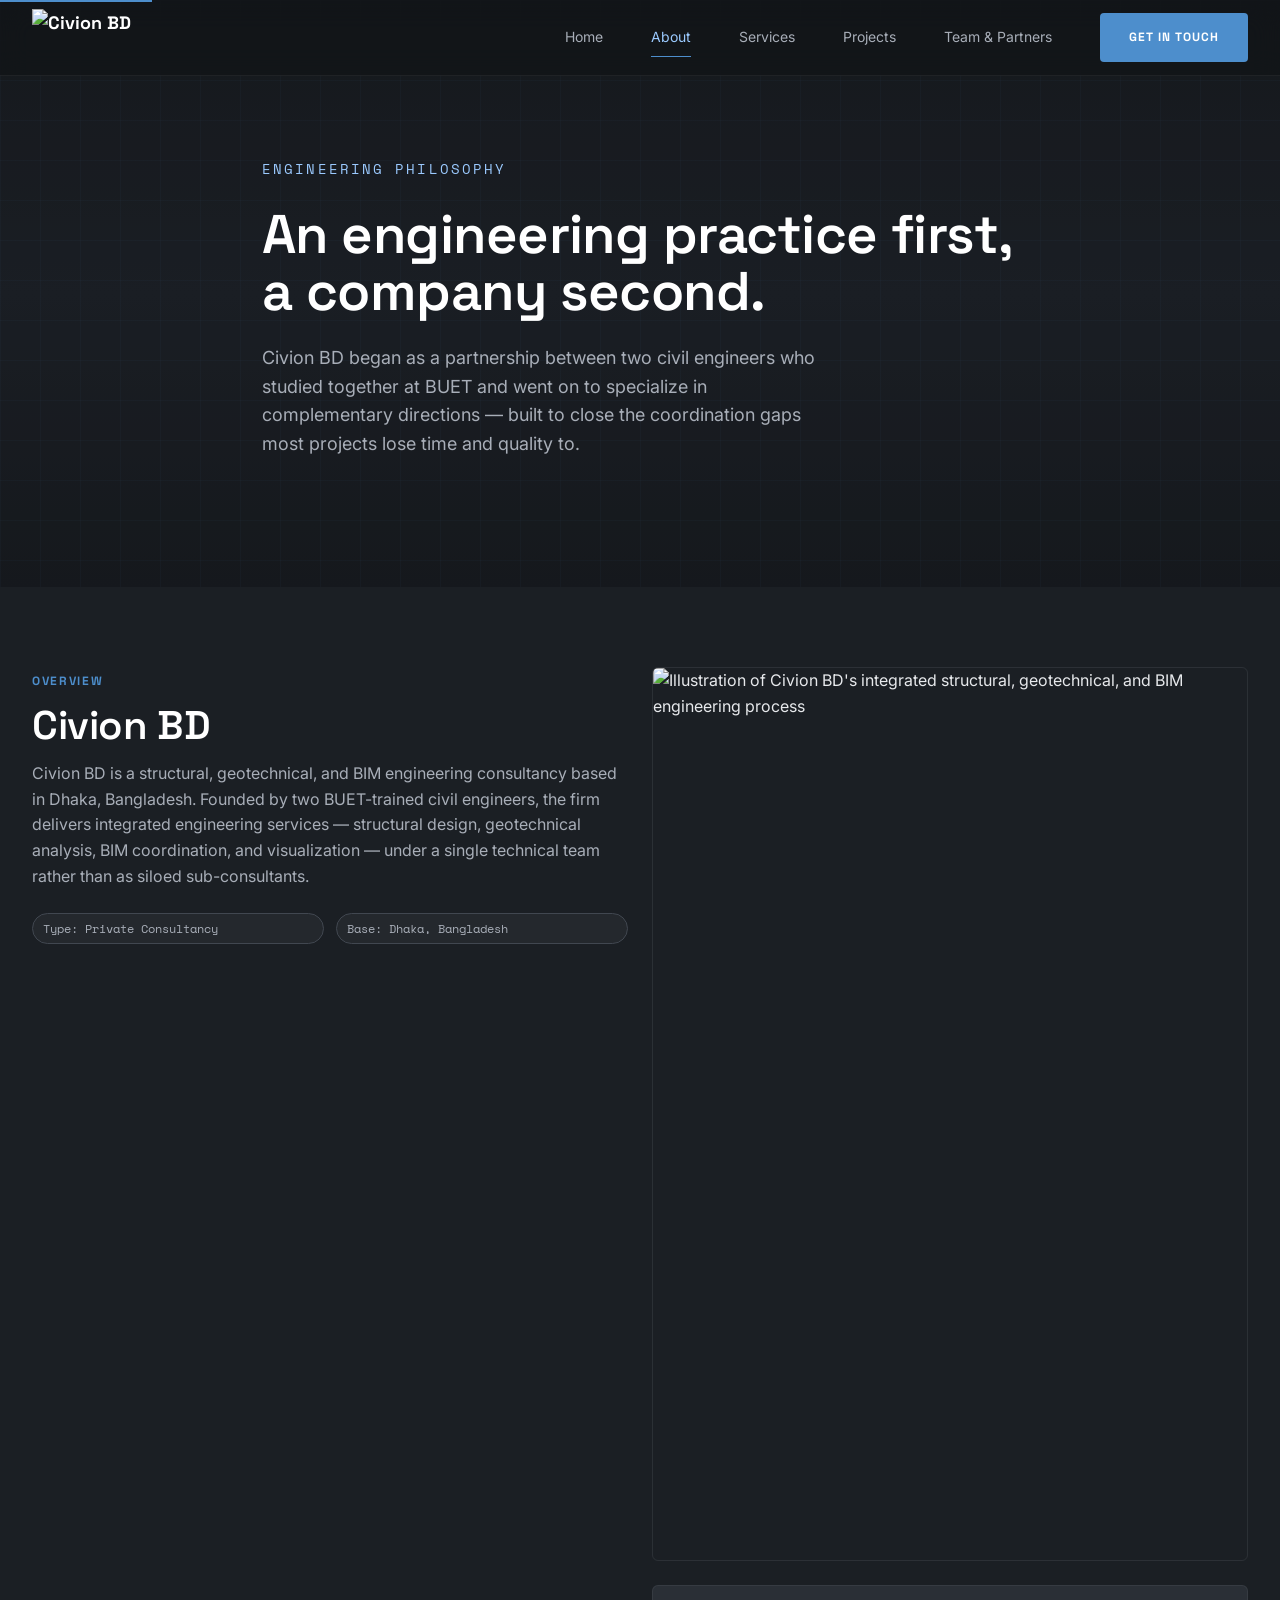
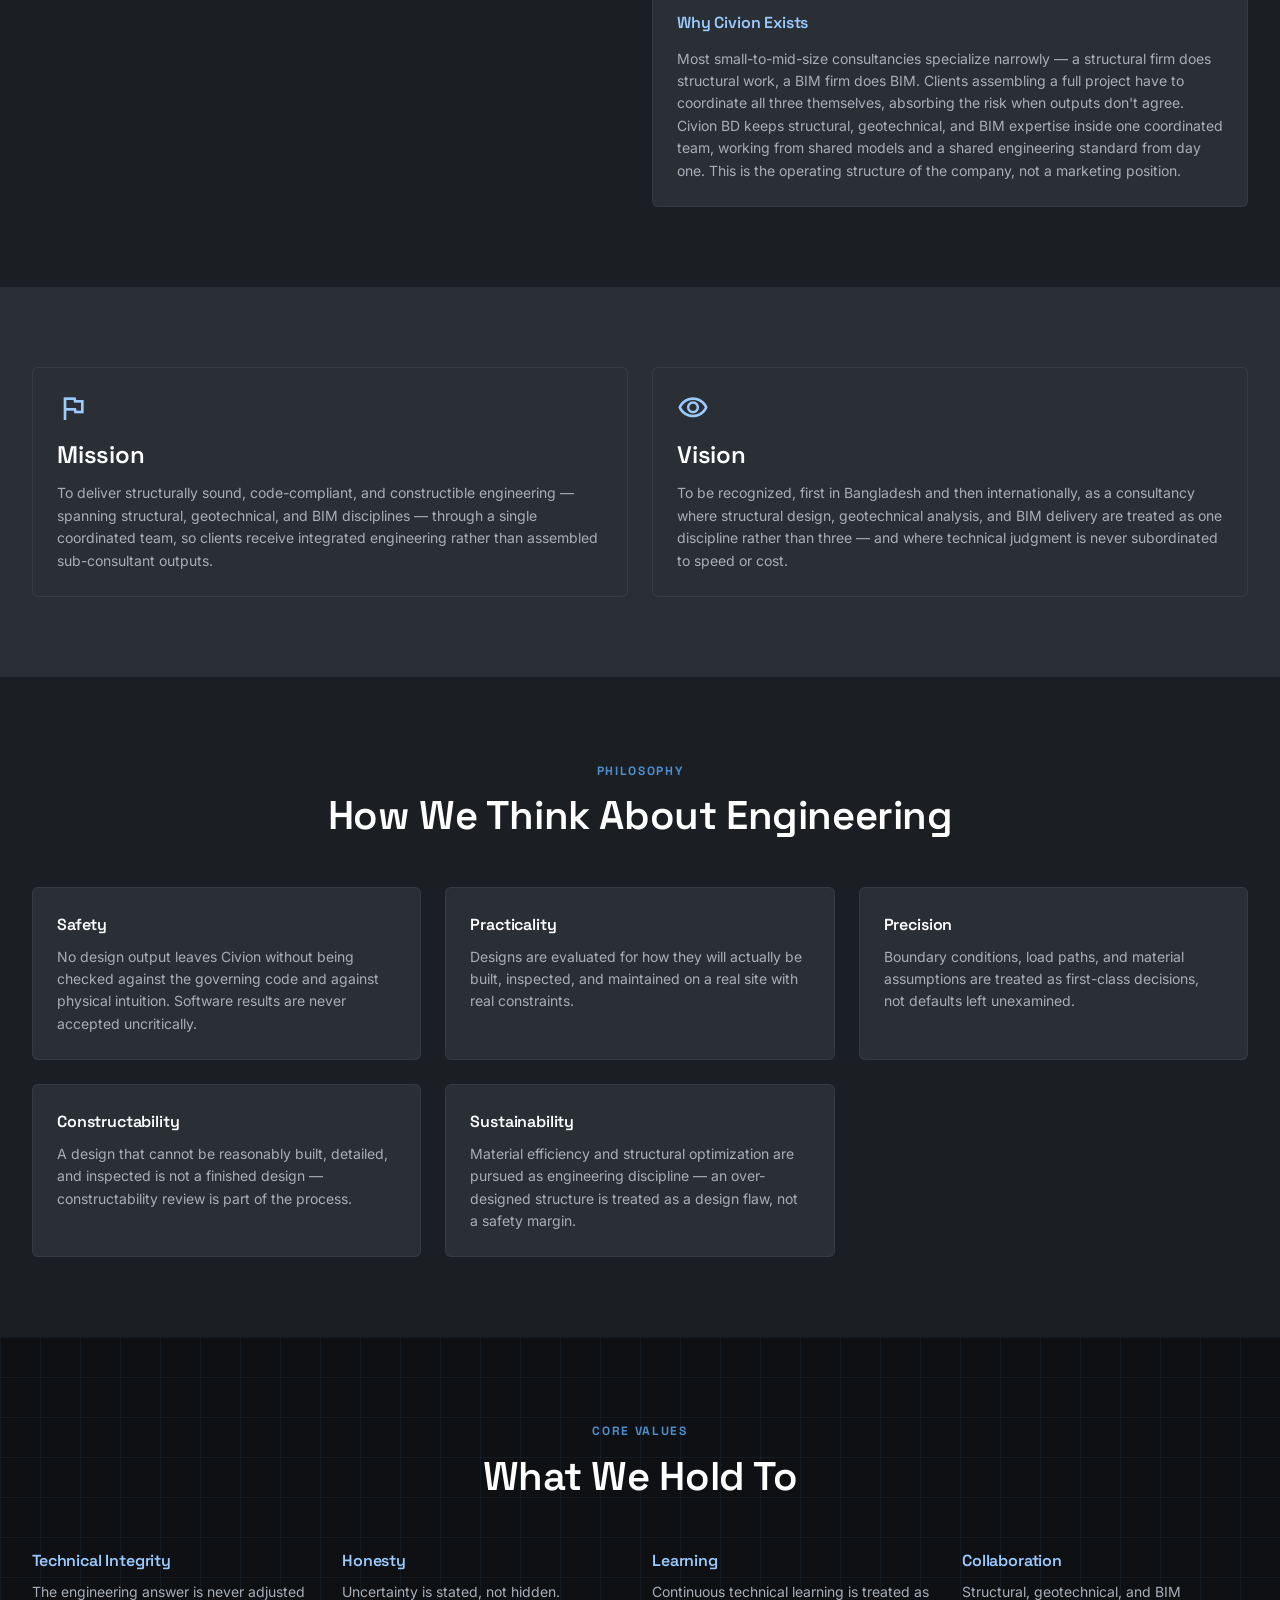
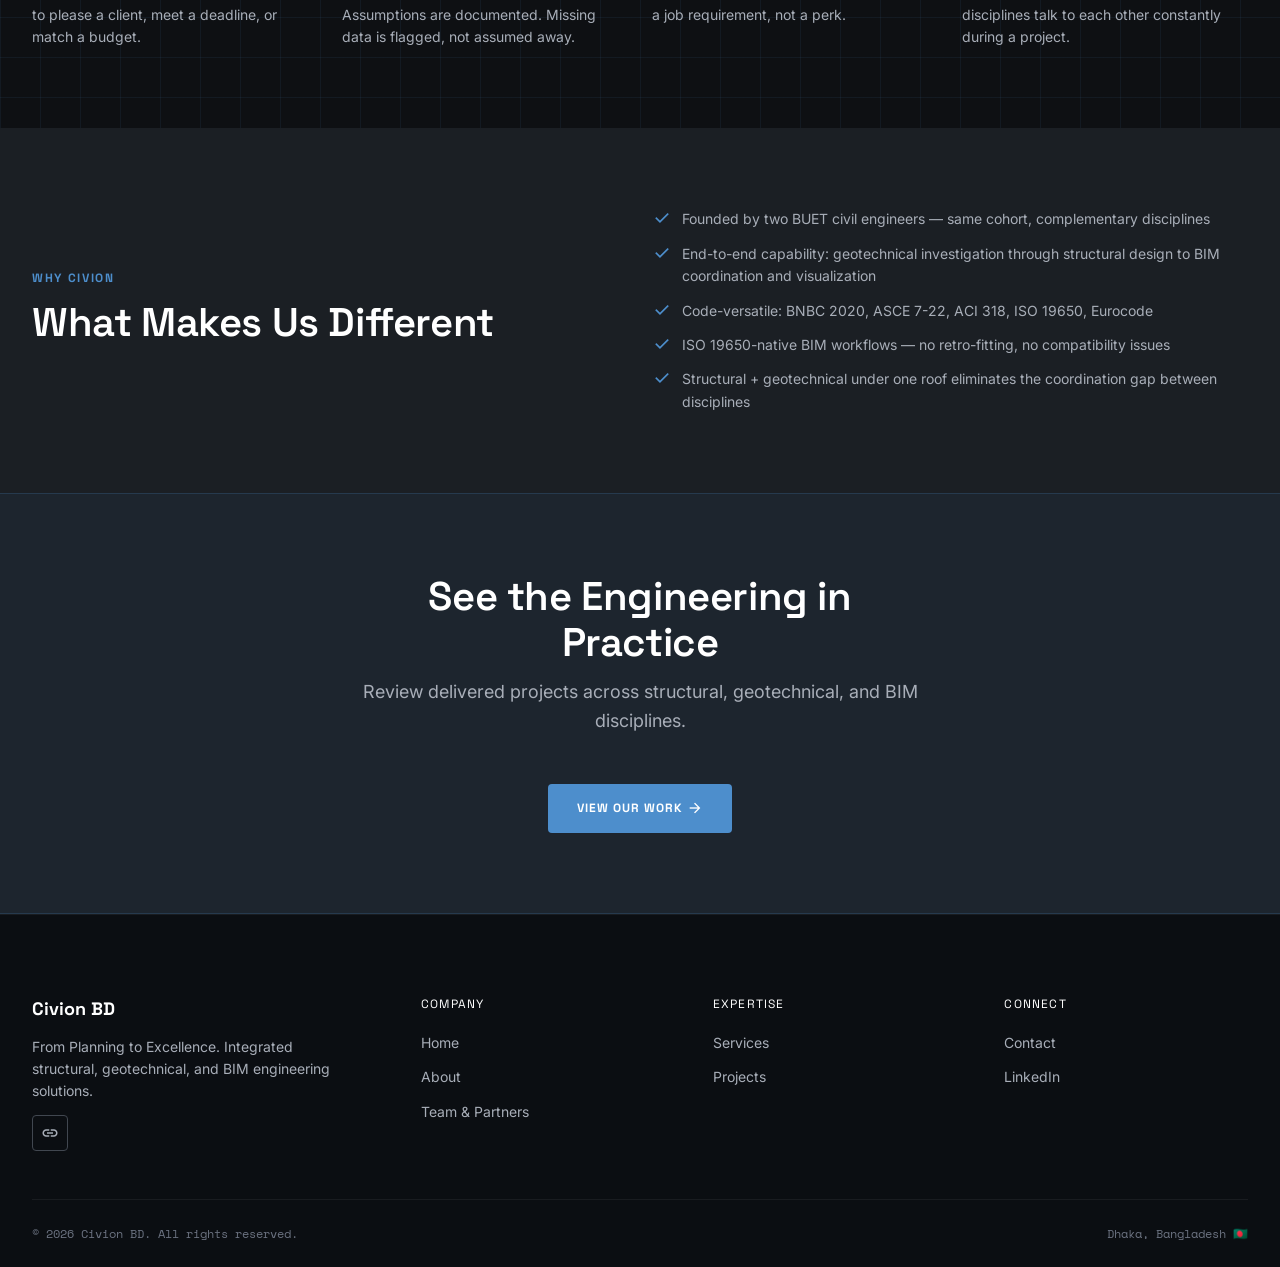
==== about/index.html @ 87517684 "Add files via upload" ====
<!DOCTYPE html>
<html lang="en">
<head>
<meta charset="UTF-8" />
<meta name="viewport" content="width=device-width, initial-scale=1.0" />
<title>About — Civion BD</title>
<meta name="description" content="Civion BD began as a partnership between two BUET civil engineers built to close the coordination gap between structural, geotechnical, and BIM disciplines." />
<link rel="icon" href="../favicon.ico" sizes="any" />
<link rel="icon" type="image/png" href="../media/logos/favicon-32.png" sizes="32x32" />
<link rel="icon" type="image/png" href="../media/logos/favicon-16.png" sizes="16x16" />
<link rel="apple-touch-icon" href="../media/logos/apple-touch-icon.png" />
<meta property="og:title" content="About — Civion BD" />
<meta property="og:description" content="An engineering practice first, a company second." />
<meta property="og:type" content="website" />
<meta property="og:image" content="../media/logos/civion-bd-logo-social.png" />
<!-- Google Analytics (GA4) — Measurement ID G-GGPD788ZMY -->
<script async src="https://www.googletagmanager.com/gtag/js?id=G-GGPD788ZMY"></script>
<script>
  window.dataLayer = window.dataLayer || [];
  function gtag(){dataLayer.push(arguments);}
  gtag('js', new Date());
  gtag('config', 'G-GGPD788ZMY', { anonymize_ip: true });
</script>
<link rel="preconnect" href="https://fonts.googleapis.com" />
<link rel="preconnect" href="https://fonts.gstatic.com" crossorigin />
<link href="https://fonts.googleapis.com/css2?family=Inter:wght@400;500;600;700&family=Space+Grotesk:wght@500;600;700&family=Space+Mono:wght@400;700&display=swap" rel="stylesheet" />
<link href="https://fonts.googleapis.com/css2?family=Material+Symbols+Outlined:opsz,wght,FILL,GRAD@20..48,100..700,0..1,-50..200&display=swap" rel="stylesheet" />
<link rel="stylesheet" href="../assets/css/main.css" />
<link rel="stylesheet" href="../assets/css/animations.css" />
<style>.material-symbols-outlined{font-variation-settings:'FILL' 0,'wght' 400,'GRAD' 0,'opsz' 24;font-size:24px;line-height:1;}</style>
</head>
<body data-page="about" data-depth="1">
<a href="#main" class="skip-link">Skip to content</a>
<nav class="nav" id="topNav">
  <div class="nav__inner">
    <a href="../index.html" class="nav__logo">
      <img src="../media/logos/civion-bd-logo-light.png" alt="Civion BD" class="nav__logo-img" />
    </a>

    <button class="nav__toggle" aria-label="Toggle navigation menu" aria-expanded="false">
      <span></span><span></span><span></span>
    </button>

    <div class="nav__links">
      <a href="../index.html" class="nav__link" data-page="home">Home</a>
      <a href="../about/index.html" class="nav__link" data-page="about">About</a>
      <a href="../services/index.html" class="nav__link" data-page="services">Services</a>
      <a href="../projects/index.html" class="nav__link" data-page="projects">Projects</a>
      <a href="../team-and-partnerships/index.html" class="nav__link" data-page="team">Team &amp; Partners</a>
      <a href="../contact/index.html" class="btn btn--primary">Get In Touch</a>
    </div>
  </div>
</nav>

<main id="main">

  <!-- ================= PAGE HERO ================= -->
  <section class="section bg-gradient-steel" style="padding-top:calc(var(--nav-height) + var(--space-xl));position:relative;overflow:hidden;">
    <div class="bg-blueprint" style="position:absolute;inset:0;opacity:0.4;" aria-hidden="true"></div>
    <div class="container" style="position:relative;max-width:820px;">
      <span class="hero__eyebrow">Engineering Philosophy</span>
      <h1 class="hero__title" style="font-size:clamp(2.2rem,4.5vw,3.4rem);margin-top:var(--space-md);">An engineering practice first, a company second.</h1>
      <p class="hero__subtitle">Civion BD began as a partnership between two civil engineers who studied together at BUET and went on to specialize in complementary directions — built to close the coordination gaps most projects lose time and quality to.</p>
    </div>
  </section>

  <!-- ================= OVERVIEW ================= -->
  <section class="section bg-charcoal">
    <div class="container">
      <div class="grid grid-2" style="align-items:start;">
        <div data-reveal>
          <span class="eyebrow">Overview</span>
          <h2 class="section-title">Civion BD</h2>
          <p style="color:var(--color-soft-gray);margin-bottom:var(--space-md);">Civion BD is a structural, geotechnical, and BIM engineering consultancy based in Dhaka, Bangladesh. Founded by two BUET-trained civil engineers, the firm delivers integrated engineering services — structural design, geotechnical analysis, BIM coordination, and visualization — under a single technical team rather than as siloed sub-consultants.</p>
          <div class="grid grid-2" style="gap:var(--space-sm);">
            <div class="chip">Type: Private Consultancy</div>
            <div class="chip">Base: Dhaka, Bangladesh</div>
          </div>
        </div>
        <div data-reveal data-reveal-delay="1">
          <div class="media-figure" style="aspect-ratio:2/3;margin-bottom:var(--space-md);">
            <img src="../media/about/about-process-v01.webp" alt="Illustration of Civion BD's integrated structural, geotechnical, and BIM engineering process" class="img-cover" loading="lazy" />
          </div>
          <div class="card" data-reveal data-reveal-delay="2">
            <h3 style="font-size:var(--fs-md);color:var(--color-accent-bright);margin-bottom:var(--space-sm);">Why Civion Exists</h3>
            <p style="font-size:var(--fs-sm);">Most small-to-mid-size consultancies specialize narrowly — a structural firm does structural work, a BIM firm does BIM. Clients assembling a full project have to coordinate all three themselves, absorbing the risk when outputs don't agree. Civion BD keeps structural, geotechnical, and BIM expertise inside one coordinated team, working from shared models and a shared engineering standard from day one. This is the operating structure of the company, not a marketing position.</p>
          </div>
        </div>
      </div>
    </div>
  </section>

  <!-- ================= MISSION / VISION ================= -->
  <section class="section bg-gunmetal">
    <div class="container">
      <div class="grid grid-2">
        <div class="card" data-reveal>
          <span class="material-symbols-outlined" style="color:var(--color-accent-bright);font-size:32px;margin-bottom:var(--space-sm);">flag</span>
          <h3 style="font-size:var(--fs-xl);margin-bottom:8px;">Mission</h3>
          <p style="font-size:var(--fs-sm);">To deliver structurally sound, code-compliant, and constructible engineering — spanning structural, geotechnical, and BIM disciplines — through a single coordinated team, so clients receive integrated engineering rather than assembled sub-consultant outputs.</p>
        </div>
        <div class="card" data-reveal data-reveal-delay="1">
          <span class="material-symbols-outlined" style="color:var(--color-accent-bright);font-size:32px;margin-bottom:var(--space-sm);">visibility</span>
          <h3 style="font-size:var(--fs-xl);margin-bottom:8px;">Vision</h3>
          <p style="font-size:var(--fs-sm);">To be recognized, first in Bangladesh and then internationally, as a consultancy where structural design, geotechnical analysis, and BIM delivery are treated as one discipline rather than three — and where technical judgment is never subordinated to speed or cost.</p>
        </div>
      </div>
    </div>
  </section>

  <!-- ================= ENGINEERING PHILOSOPHY ================= -->
  <section class="section bg-charcoal">
    <div class="container">
      <div class="section-head center" data-reveal>
        <span class="eyebrow">Philosophy</span>
        <h2 class="section-title">How We Think About Engineering</h2>
      </div>
      <div class="grid grid-3">
        <div class="card card--flat" data-reveal data-reveal-delay="1">
          <h3 style="font-size:var(--fs-md);color:var(--color-white);margin-bottom:8px;">Safety</h3>
          <p style="font-size:var(--fs-sm);">No design output leaves Civion without being checked against the governing code and against physical intuition. Software results are never accepted uncritically.</p>
        </div>
        <div class="card card--flat" data-reveal data-reveal-delay="2">
          <h3 style="font-size:var(--fs-md);color:var(--color-white);margin-bottom:8px;">Practicality</h3>
          <p style="font-size:var(--fs-sm);">Designs are evaluated for how they will actually be built, inspected, and maintained on a real site with real constraints.</p>
        </div>
        <div class="card card--flat" data-reveal data-reveal-delay="3">
          <h3 style="font-size:var(--fs-md);color:var(--color-white);margin-bottom:8px;">Precision</h3>
          <p style="font-size:var(--fs-sm);">Boundary conditions, load paths, and material assumptions are treated as first-class decisions, not defaults left unexamined.</p>
        </div>
        <div class="card card--flat" data-reveal data-reveal-delay="1">
          <h3 style="font-size:var(--fs-md);color:var(--color-white);margin-bottom:8px;">Constructability</h3>
          <p style="font-size:var(--fs-sm);">A design that cannot be reasonably built, detailed, and inspected is not a finished design — constructability review is part of the process.</p>
        </div>
        <div class="card card--flat" data-reveal data-reveal-delay="2">
          <h3 style="font-size:var(--fs-md);color:var(--color-white);margin-bottom:8px;">Sustainability</h3>
          <p style="font-size:var(--fs-sm);">Material efficiency and structural optimization are pursued as engineering discipline — an over-designed structure is treated as a design flaw, not a safety margin.</p>
        </div>
      </div>
    </div>
  </section>

  <!-- ================= CORE VALUES ================= -->
  <section class="section bg-blueprint">
    <div class="container">
      <div class="section-head center" data-reveal>
        <span class="eyebrow">Core Values</span>
        <h2 class="section-title">What We Hold To</h2>
      </div>
      <div class="grid grid-4">
        <div data-reveal data-reveal-delay="1"><h3 style="font-size:var(--fs-md);color:var(--color-accent-bright);margin-bottom:8px;">Technical Integrity</h3><p style="font-size:var(--fs-sm);">The engineering answer is never adjusted to please a client, meet a deadline, or match a budget.</p></div>
        <div data-reveal data-reveal-delay="2"><h3 style="font-size:var(--fs-md);color:var(--color-accent-bright);margin-bottom:8px;">Honesty</h3><p style="font-size:var(--fs-sm);">Uncertainty is stated, not hidden. Assumptions are documented. Missing data is flagged, not assumed away.</p></div>
        <div data-reveal data-reveal-delay="3"><h3 style="font-size:var(--fs-md);color:var(--color-accent-bright);margin-bottom:8px;">Learning</h3><p style="font-size:var(--fs-sm);">Continuous technical learning is treated as a job requirement, not a perk.</p></div>
        <div data-reveal data-reveal-delay="4"><h3 style="font-size:var(--fs-md);color:var(--color-accent-bright);margin-bottom:8px;">Collaboration</h3><p style="font-size:var(--fs-sm);">Structural, geotechnical, and BIM disciplines talk to each other constantly during a project.</p></div>
      </div>
    </div>
  </section>

  <!-- ================= WHY CIVION ================= -->
  <section class="section bg-charcoal">
    <div class="container">
      <div class="grid grid-2" style="align-items:center;">
        <div data-reveal>
          <span class="eyebrow">Why Civion</span>
          <h2 class="section-title">What Makes Us Different</h2>
        </div>
        <ul style="display:flex;flex-direction:column;gap:var(--space-sm);" data-reveal data-reveal-delay="1">
          <li style="display:flex;gap:10px;"><span class="material-symbols-outlined" style="color:var(--color-accent);font-size:20px;">check</span><span style="color:var(--color-soft-gray);font-size:var(--fs-sm);">Founded by two BUET civil engineers — same cohort, complementary disciplines</span></li>
          <li style="display:flex;gap:10px;"><span class="material-symbols-outlined" style="color:var(--color-accent);font-size:20px;">check</span><span style="color:var(--color-soft-gray);font-size:var(--fs-sm);">End-to-end capability: geotechnical investigation through structural design to BIM coordination and visualization</span></li>
          <li style="display:flex;gap:10px;"><span class="material-symbols-outlined" style="color:var(--color-accent);font-size:20px;">check</span><span style="color:var(--color-soft-gray);font-size:var(--fs-sm);">Code-versatile: BNBC 2020, ASCE 7-22, ACI 318, ISO 19650, Eurocode</span></li>
          <li style="display:flex;gap:10px;"><span class="material-symbols-outlined" style="color:var(--color-accent);font-size:20px;">check</span><span style="color:var(--color-soft-gray);font-size:var(--fs-sm);">ISO 19650-native BIM workflows — no retro-fitting, no compatibility issues</span></li>
          <li style="display:flex;gap:10px;"><span class="material-symbols-outlined" style="color:var(--color-accent);font-size:20px;">check</span><span style="color:var(--color-soft-gray);font-size:var(--fs-sm);">Structural + geotechnical under one roof eliminates the coordination gap between disciplines</span></li>
        </ul>
      </div>
    </div>
  </section>

  <!-- ================= CONTACT CTA ================= -->
  <section class="section text-center" style="background:rgba(77,142,204,0.06);border-top:1px solid rgba(77,142,204,0.2);border-bottom:1px solid rgba(77,142,204,0.2);">
    <div class="container" style="max-width:640px;">
      <h2 class="section-title" data-reveal>See the Engineering in Practice</h2>
      <p class="section-subtitle" style="margin:0 auto var(--space-lg);" data-reveal data-reveal-delay="1">Review delivered projects across structural, geotechnical, and BIM disciplines.</p>
      <a href="../projects/index.html" class="btn btn--primary" data-reveal data-reveal-delay="2">View Our Work <span class="material-symbols-outlined icon">arrow_forward</span></a>
    </div>
  </section>

</main>

<footer class="footer">
  <div class="container">
    <div class="footer__top">
      <div class="footer__brand">
        <span class="footer__brand-name">Civion BD</span>
        <p class="footer__tagline">From Planning to Excellence. Integrated structural, geotechnical, and BIM engineering solutions.</p>
        <div class="footer__social">
          <a href="https://www.linkedin.com/company/civion-bd/" target="_blank" rel="noopener" aria-label="Civion BD on LinkedIn">
            <span class="material-symbols-outlined" aria-hidden="true" style="font-size:18px;">link</span>
          </a>
        </div>
      </div>

      <div class="footer__col">
        <span class="footer__col-title">Company</span>
        <a href="../index.html">Home</a>
        <a href="../about/index.html">About</a>
        <a href="../team-and-partnerships/index.html">Team &amp; Partners</a>
      </div>

      <div class="footer__col">
        <span class="footer__col-title">Expertise</span>
        <a href="../services/index.html">Services</a>
        <a href="../projects/index.html">Projects</a>
      </div>

      <div class="footer__col">
        <span class="footer__col-title">Connect</span>
        <a href="../contact/index.html">Contact</a>
        <a href="https://www.linkedin.com/company/civion-bd/" target="_blank" rel="noopener">LinkedIn</a>
      </div>
    </div>

    <div class="footer__bottom">
      <span class="footer__meta">&copy; <span data-year></span> Civion BD. All rights reserved.</span>
      <span class="footer__meta">Dhaka, Bangladesh 🇧🇩</span>
    </div>
  </div>
</footer>

<script src="../assets/js/main.js" defer></script>
<script src="../assets/js/animations.js" defer></script>
</body>
</html>
---- assets/css/main.css ----
/* ============================================================
   Civion BD — main.css
   Design System: "Industrial Elegance"
   Source of truth: docs/design.md, industrial_elegance/DESIGN.md
   Vanilla CSS — no framework, per add-ins.md Dependency Checklist
   ============================================================ */

/* ---------- Design Tokens ---------- */
:root {
  /* Core palette */
  --color-accent: #4D8ECC;         /* Engineering Blue */
  --color-accent-dim: #3A6FA0;
  --color-accent-bright: #9BCAFF;
  --color-charcoal: #1B1F24;       /* Primary background */
  --color-gunmetal: #2A2F36;       /* Secondary surface / cards */
  --color-dark-slate: #232830;     /* Tertiary surface */
  --color-matte-black: #0E1013;    /* Deepest layer / overlays */
  --color-surface-lowest: #0B0E12;
  --color-steel-gray: #6B7280;     /* Secondary text */
  --color-soft-gray: #A8AEB8;      /* Body text */
  --color-outline: #414750;
  --color-white: #FFFFFF;
  --color-near-white: #E7E9EC;

  /* Status (functional only, never decorative) */
  --color-success: #4CAF7D;
  --color-warning: #F9BC52;
  --color-error: #E5646B;

  /* Typography */
  --font-primary: 'Inter', -apple-system, BlinkMacSystemFont, 'Segoe UI', sans-serif;
  --font-secondary: 'Space Grotesk', 'Inter', sans-serif;
  --font-mono: 'Space Mono', 'JetBrains Mono', monospace;

  /* Type scale */
  --fs-xs: 0.75rem;
  --fs-sm: 0.875rem;
  --fs-md: 1rem;
  --fs-lg: 1.125rem;
  --fs-xl: 1.5rem;
  --fs-2xl: 2rem;
  --fs-3xl: 2.5rem;
  --fs-4xl: 3.25rem;
  --fs-5xl: 4rem;

  /* Spacing (8px base grid) */
  --space-xs: 4px;
  --space-sm: 12px;
  --space-base: 8px;
  --space-md: 24px;
  --space-lg: 48px;
  --space-xl: 80px;
  --space-gutter: 24px;
  --space-margin: 32px;

  /* Radius */
  --radius-sm: 4px;
  --radius-md: 6px;
  --radius-lg: 10px;
  --radius-full: 9999px;

  /* Motion */
  --ease-mech: cubic-bezier(0.4, 0, 0.2, 1);
  --dur-fast: 150ms;
  --dur-base: 280ms;
  --dur-slow: 600ms;

  /* Layout */
  --container-max: 1280px;
  --nav-height: 76px;
}

/* ---------- Reset ---------- */
*, *::before, *::after { box-sizing: border-box; }
html { scroll-behavior: smooth; }
body {
  margin: 0;
  background: var(--color-charcoal);
  color: var(--color-near-white);
  font-family: var(--font-primary);
  font-size: var(--fs-md);
  line-height: 1.6;
  -webkit-font-smoothing: antialiased;
  overflow-x: hidden;
}
img, svg, video, canvas { display: block; max-width: 100%; }
a { color: inherit; text-decoration: none; }
ul, ol { list-style: none; margin: 0; padding: 0; }
button, input, select, textarea { font-family: inherit; font-size: inherit; color: inherit; }
h1, h2, h3, h4, h5, h6 { margin: 0; font-family: var(--font-secondary); color: var(--color-white); font-weight: 600; letter-spacing: -0.01em; }
p { margin: 0; color: var(--color-soft-gray); }

@media (prefers-reduced-motion: reduce) {
  *, *::before, *::after {
    animation-duration: 0.001ms !important;
    animation-iteration-count: 1 !important;
    transition-duration: 0.001ms !important;
    scroll-behavior: auto !important;
  }
}

/* Focus visibility (accessibility — design.md §Accessibility) */
a:focus-visible, button:focus-visible, input:focus-visible,
textarea:focus-visible, select:focus-visible {
  outline: 2px solid var(--color-accent-bright);
  outline-offset: 2px;
  border-radius: var(--radius-sm);
}

/* ---------- Layout Helpers ---------- */
.container {
  max-width: var(--container-max);
  margin: 0 auto;
  padding: 0 var(--space-margin);
}
@media (max-width: 640px) {
  .container { padding: 0 var(--space-md); }
}

.section { padding: var(--space-xl) 0; position: relative; }
@media (max-width: 900px) {
  .section { padding: var(--space-lg) 0; }
}

/* Section background rhythm — design.md §Section Design */
.bg-charcoal { background: var(--color-charcoal); }
.bg-gunmetal { background: var(--color-gunmetal); }
.bg-matte { background: var(--color-matte-black); }
.bg-gradient-steel {
  background: linear-gradient(180deg, var(--color-charcoal) 0%, var(--color-dark-slate) 50%, var(--color-charcoal) 100%);
}
.bg-blueprint {
  background-color: var(--color-matte-black);
  background-image:
    linear-gradient(rgba(77, 142, 204, 0.08) 1px, transparent 1px),
    linear-gradient(90deg, rgba(77, 142, 204, 0.08) 1px, transparent 1px);
  background-size: 40px 40px;
}

.grid { display: grid; gap: var(--space-gutter); }
.grid-2 { grid-template-columns: repeat(2, 1fr); }
.grid-3 { grid-template-columns: repeat(3, 1fr); }
.grid-4 { grid-template-columns: repeat(4, 1fr); }
.grid-12 { grid-template-columns: repeat(12, 1fr); }
@media (max-width: 900px) {
  .grid-2, .grid-3, .grid-4 { grid-template-columns: repeat(2, 1fr); }
}
@media (max-width: 640px) {
  .grid-2, .grid-3, .grid-4, .grid-12 { grid-template-columns: 1fr; }
}

.flex { display: flex; }
.flex-col { flex-direction: column; }
.items-center { align-items: center; }
.justify-between { justify-content: space-between; }
.gap-xs { gap: var(--space-xs); }
.gap-sm { gap: var(--space-sm); }
.gap-md { gap: var(--space-md); }
.gap-lg { gap: var(--space-lg); }

/* ---------- Typography Utilities ---------- */
.eyebrow {
  font-family: var(--font-secondary);
  font-size: var(--fs-xs);
  font-weight: 700;
  letter-spacing: 0.14em;
  text-transform: uppercase;
  color: var(--color-accent);
  display: inline-block;
  margin-bottom: var(--space-sm);
}
.section-title {
  font-size: var(--fs-3xl);
  line-height: 1.15;
  margin-bottom: var(--space-sm);
}
.section-subtitle {
  font-size: var(--fs-lg);
  color: var(--color-soft-gray);
  max-width: 640px;
}
.section-head { margin-bottom: var(--space-lg); }
.section-head.center { text-align: center; margin-left: auto; margin-right: auto; }
.section-head.center .section-subtitle { margin-left: auto; margin-right: auto; }
.mono-tag {
  font-family: var(--font-mono);
  font-size: var(--fs-xs);
  color: var(--color-steel-gray);
  letter-spacing: 0.05em;
}

/* ---------- Buttons ---------- */
.btn {
  display: inline-flex;
  align-items: center;
  justify-content: center;
  gap: var(--space-xs);
  font-family: var(--font-secondary);
  font-size: var(--fs-xs);
  font-weight: 700;
  letter-spacing: 0.08em;
  text-transform: uppercase;
  padding: 14px 28px;
  border-radius: var(--radius-sm);
  border: 1px solid transparent;
  cursor: pointer;
  transition: background var(--dur-base) var(--ease-mech), border-color var(--dur-base) var(--ease-mech), transform var(--dur-fast) var(--ease-mech), color var(--dur-base) var(--ease-mech);
  white-space: nowrap;
}
.btn:active { transform: scale(0.98); }
.btn--primary { background: var(--color-accent); color: var(--color-white); }
.btn--primary:hover { background: var(--color-accent-dim); }
.btn--secondary { background: transparent; border-color: var(--color-outline); color: var(--color-near-white); }
.btn--secondary:hover { border-color: var(--color-accent); color: var(--color-accent-bright); }
.btn--ghost { background: transparent; color: var(--color-accent-bright); padding-left: 4px; padding-right: 4px; }
.btn--ghost:hover { color: var(--color-white); }
.btn--block { width: 100%; }
.btn .icon { font-size: 16px; transition: transform var(--dur-base) var(--ease-mech); }
.btn:hover .icon { transform: translateX(3px); }

/* ---------- Cards (shared base — design.md §Cards) ---------- */
.card {
  background: var(--color-gunmetal);
  border: 1px solid rgba(139, 145, 155, 0.12);
  border-radius: var(--radius-md);
  padding: var(--space-md);
  transition: transform var(--dur-base) var(--ease-mech), border-color var(--dur-base) var(--ease-mech), box-shadow var(--dur-base) var(--ease-mech);
}
.card:hover {
  transform: translateY(-4px);
  border-color: rgba(77, 142, 204, 0.35);
  box-shadow: 0 16px 40px rgba(0,0,0,0.35);
}
.card--flat:hover { transform: none; }

/* ---------- Chips / Badges ---------- */
.chip {
  display: inline-flex;
  align-items: center;
  font-family: var(--font-mono);
  font-size: var(--fs-xs);
  color: var(--color-soft-gray);
  background: rgba(255,255,255,0.04);
  border: 1px solid var(--color-outline);
  padding: 5px 10px;
  border-radius: var(--radius-full);
}
.chip--accent { color: var(--color-accent-bright); border-color: rgba(77,142,204,0.4); background: rgba(77,142,204,0.08); }

/* ---------- Navigation ---------- */
.nav {
  position: fixed;
  top: 0; left: 0; right: 0;
  z-index: 900;
  height: var(--nav-height);
  display: flex;
  align-items: center;
  background: rgba(17, 20, 23, 0.72);
  backdrop-filter: blur(14px);
  -webkit-backdrop-filter: blur(14px);
  border-bottom: 1px solid rgba(255,255,255,0.06);
  transition: background var(--dur-base) var(--ease-mech), border-color var(--dur-base) var(--ease-mech);
}
.nav.is-scrolled { background: rgba(14, 16, 19, 0.94); border-color: rgba(255,255,255,0.1); }
.nav__inner {
  width: 100%;
  max-width: var(--container-max);
  margin: 0 auto;
  padding: 0 var(--space-margin);
  display: flex;
  align-items: center;
  justify-content: space-between;
}
.nav__logo { display: flex; align-items: center; gap: 10px; font-family: var(--font-secondary); font-weight: 700; font-size: var(--fs-lg); color: var(--color-white); }
.nav__logo-mark { width: 32px; height: 32px; }
.nav__logo-img { height: 57px; width: auto; display: block; }
.nav__links { display: flex; align-items: center; gap: var(--space-lg); }
.nav__link {
  font-size: var(--fs-sm);
  color: var(--color-soft-gray);
  position: relative;
  padding: 8px 0;
  transition: color var(--dur-base) var(--ease-mech);
}
.nav__link::after {
  content: '';
  position: absolute; left: 0; bottom: 0;
  width: 0; height: 1px;
  background: var(--color-accent);
  transition: width var(--dur-base) var(--ease-mech);
}
.nav__link:hover { color: var(--color-white); }
.nav__link:hover::after { width: 100%; }
.nav__link.is-active { color: var(--color-accent-bright); }
.nav__link.is-active::after { width: 100%; }
.nav__actions { display: flex; align-items: center; gap: var(--space-md); }
.nav__toggle { display: none; flex-direction: column; gap: 5px; background: none; border: none; cursor: pointer; padding: 8px; }
.nav__toggle span { width: 22px; height: 2px; background: var(--color-white); transition: all var(--dur-base) var(--ease-mech); }

@media (max-width: 900px) {
  .nav__links { position: fixed; top: var(--nav-height); left: 0; right: 0; bottom: 0;
    background: var(--color-matte-black); flex-direction: column; justify-content: flex-start;
    padding: var(--space-lg) var(--space-md); gap: var(--space-md);
    transform: translateX(100%); transition: transform var(--dur-base) var(--ease-mech);
  }
  .nav__links.is-open { transform: translateX(0); }
  .nav__link { font-size: var(--fs-xl); }
  .nav__toggle { display: flex; }
  .nav__actions .btn--primary { display: none; }
  .nav__links .btn--primary { margin-top: var(--space-md); display: inline-flex; }
}

/* ---------- Footer ---------- */
.footer { background: var(--color-surface-lowest); border-top: 1px solid rgba(255,255,255,0.06); padding: var(--space-xl) 0 var(--space-md); }
.footer__top { display: grid; grid-template-columns: 1.4fr 1fr 1fr 1fr; gap: var(--space-lg); padding-bottom: var(--space-lg); border-bottom: 1px solid rgba(255,255,255,0.06); }
.footer__brand { display: flex; flex-direction: column; gap: var(--space-sm); max-width: 320px; }
.footer__brand-name { font-family: var(--font-secondary); font-size: var(--fs-lg); font-weight: 700; color: var(--color-white); }
.footer__logo-img { height: 57px; width: auto; display: block; }
.footer__tagline { color: var(--color-soft-gray); font-size: var(--fs-sm); }
.footer__col-title { font-family: var(--font-secondary); font-size: var(--fs-xs); letter-spacing: 0.1em; text-transform: uppercase; color: var(--color-white); margin-bottom: var(--space-sm); display: block; }
.footer__col a { display: block; color: var(--color-soft-gray); font-size: var(--fs-sm); padding: 6px 0; transition: color var(--dur-base) var(--ease-mech); }
.footer__col a:hover { color: var(--color-accent-bright); }
.footer__bottom { display: flex; justify-content: space-between; align-items: center; padding-top: var(--space-md); flex-wrap: wrap; gap: var(--space-sm); }
.footer__meta { font-size: var(--fs-xs); color: var(--color-steel-gray); font-family: var(--font-mono); }
.footer__social { display: flex; gap: var(--space-sm); }
.footer__social a { width: 36px; height: 36px; display: flex; align-items: center; justify-content: center; border: 1px solid var(--color-outline); border-radius: var(--radius-sm); color: var(--color-soft-gray); transition: all var(--dur-base) var(--ease-mech); }
.footer__social a:hover { color: var(--color-accent-bright); border-color: var(--color-accent); }
@media (max-width: 900px) { .footer__top { grid-template-columns: 1fr 1fr; } }
@media (max-width: 560px) { .footer__top { grid-template-columns: 1fr; } }

/* ---------- Logo Watermark (design.md §Logo Usage) ---------- */
.logo-watermark {
  position: absolute;
  pointer-events: none;
  opacity: 0.06;
  filter: blur(2px);
  z-index: 0;
  user-select: none;
}

/* ---------- Blueprint / Placeholder Media Frames ---------- */
/* Used wherever media.status = PLANNED (media-status.md) — never a stand-in photo */
.media-frame {
  position: relative;
  border-radius: var(--radius-md);
  overflow: hidden;
  background: var(--color-matte-black);
  border: 1px solid rgba(139,145,155,0.15);
  display: flex;
  align-items: center;
  justify-content: center;
  min-height: 220px;
}
.media-frame::before {
  content: '';
  position: absolute; inset: 0;
  background-image:
    linear-gradient(rgba(77,142,204,0.14) 1px, transparent 1px),
    linear-gradient(90deg, rgba(77,142,204,0.14) 1px, transparent 1px);
  background-size: 24px 24px;
  opacity: 0.6;
}
.media-frame__label {
  position: relative;
  font-family: var(--font-mono);
  font-size: var(--fs-xs);
  color: var(--color-steel-gray);
  letter-spacing: 0.08em;
  text-transform: uppercase;
  text-align: center;
  padding: var(--space-sm) var(--space-md);
  border: 1px dashed var(--color-outline);
  border-radius: var(--radius-sm);
  background: rgba(14,16,19,0.6);
}

/* ---------- Forms ---------- */
.field { display: flex; flex-direction: column; gap: 8px; margin-bottom: var(--space-md); }
.field label { font-size: var(--fs-xs); text-transform: uppercase; letter-spacing: 0.08em; color: var(--color-steel-gray); font-family: var(--font-secondary); }
.field input, .field select, .field textarea {
  background: var(--color-dark-slate);
  border: 1px solid var(--color-outline);
  border-radius: var(--radius-sm);
  padding: 12px 14px;
  color: var(--color-white);
  transition: border-color var(--dur-base) var(--ease-mech);
}
.field input:focus, .field select:focus, .field textarea:focus { border-color: var(--color-accent); outline: none; }
.field textarea { resize: vertical; min-height: 120px; }
.form-note { font-size: var(--fs-xs); color: var(--color-steel-gray); margin-top: var(--space-sm); }

/* ---------- Stat Counters ---------- */
.stat { text-align: center; }
.stat__value { font-family: var(--font-secondary); font-size: var(--fs-3xl); font-weight: 700; color: var(--color-accent-bright); line-height: 1; }
.stat__label { font-size: var(--fs-xs); text-transform: uppercase; letter-spacing: 0.08em; color: var(--color-steel-gray); margin-top: var(--space-xs); }

/* ---------- Real media (object-fit fills for frames that now hold real assets) ---------- */
.img-cover { width: 100%; height: 100%; object-fit: cover; display: block; }
.media-figure {
  position: relative;
  border-radius: var(--radius-md);
  overflow: hidden;
  border: 1px solid rgba(139,145,155,0.15);
}
.media-figure img, .media-figure video { width: 100%; height: 100%; object-fit: cover; display: block; }
.media-figure__caption {
  position: absolute; left: 0; right: 0; bottom: 0;
  padding: var(--space-sm) var(--space-md);
  background: linear-gradient(0deg, rgba(11,14,18,0.85), transparent);
  font-family: var(--font-mono); font-size: var(--fs-xs); color: var(--color-soft-gray);
  letter-spacing: 0.04em;
}

/* ---------- Ambient background video (decorative, low-opacity, behind content) ---------- */
.bg-video-layer {
  position: absolute; inset: 0; z-index: 0; overflow: hidden;
}
.bg-video-layer video {
  width: 100%; height: 100%; object-fit: cover; opacity: 0.16; filter: saturate(0.8);
}
.bg-video-layer::after {
  content: ''; position: absolute; inset: 0;
  background: linear-gradient(180deg, var(--color-charcoal) 0%, rgba(27,31,36,0.55) 35%, var(--color-charcoal) 100%);
}

/* ---------- Utility ---------- */
.text-center { text-align: center; }
.mt-lg { margin-top: var(--space-lg); }
.mb-lg { margin-bottom: var(--space-lg); }
.sr-only { position: absolute; width: 1px; height: 1px; overflow: hidden; clip: rect(0,0,0,0); white-space: nowrap; }
.skip-link {
  position: absolute; top: -48px; left: 0; background: var(--color-accent); color: #fff;
  padding: 12px 20px; z-index: 2000; transition: top var(--dur-base) var(--ease-mech);
}
.skip-link:focus { top: 0; }
---- assets/css/animations.css ----
/* ============================================================
   Civion BD — animations.css
   Motion system per docs/animation.md — mechanical, purposeful,
   never bouncy/elastic (design.md §Micro Interactions).
   ============================================================ */

/* ---------- Scroll Reveal (AOS-weight, Level 3 sections) ---------- */
[data-reveal] {
  opacity: 0;
  transform: translateY(28px);
  transition: opacity var(--dur-slow) var(--ease-mech), transform var(--dur-slow) var(--ease-mech);
}
[data-reveal].is-visible { opacity: 1; transform: translateY(0); }
[data-reveal="fade"] { transform: none; }
[data-reveal-delay="1"] { transition-delay: 90ms; }
[data-reveal-delay="2"] { transition-delay: 180ms; }
[data-reveal-delay="3"] { transition-delay: 270ms; }
[data-reveal-delay="4"] { transition-delay: 360ms; }

/* ---------- Hero ---------- */
.hero {
  position: relative;
  min-height: 100vh;
  display: flex;
  align-items: center;
  overflow: hidden;
  padding-top: var(--nav-height);
}
.hero__canvas { position: absolute; inset: 0; z-index: 0; opacity: 0.55; }
.hero__video { position: absolute; inset: 0; z-index: 0; width: 100%; height: 100%; object-fit: cover; filter: brightness(0.88); }
.hero__overlay {
  position: absolute; inset: 0; z-index: 1;
  background: linear-gradient(180deg, rgba(14,16,19,0.45) 0%, rgba(14,16,19,0.62) 55%, var(--color-charcoal) 100%);
}
.hero__grid {
  position: absolute; inset: 0; z-index: 1;
  background-image: linear-gradient(rgba(77,142,204,0.10) 1px, transparent 1px), linear-gradient(90deg, rgba(77,142,204,0.10) 1px, transparent 1px);
  background-size: 56px 56px;
  mask-image: radial-gradient(ellipse at 30% 40%, black 10%, transparent 70%);
}
.hero__logo-watermark {
  position: absolute;
  top: 50%;
  left: 50%;
  transform: translate(-50%, -50%);
  width: min(600px, 85vw);
  height: auto;
  opacity: 0.04;
  z-index: 1;
  pointer-events: none;
  user-select: none;
}
.hero__content { position: relative; z-index: 2; }
.hero__brand { font-family: var(--font-secondary); font-weight: 700; font-size: clamp(3rem, 10vw, 8rem); line-height: 0.94; letter-spacing: -0.02em; margin-bottom: var(--space-sm); color: var(--color-white); }
.hero__brand .accent { color: var(--color-accent-bright); }
.hero__eyebrow { font-family: var(--font-mono); color: var(--color-accent-bright); letter-spacing: 0.15em; font-size: var(--fs-sm); text-transform: uppercase; }
.hero__title { font-size: clamp(2.5rem, 5.5vw, var(--fs-5xl)); line-height: 1.05; margin: var(--space-md) 0; max-width: 820px; }
.hero__title .accent { color: var(--color-accent-bright); }
.hero__subtitle { font-size: var(--fs-lg); color: var(--color-soft-gray); max-width: 560px; margin-bottom: var(--space-lg); }
.hero__ctas { display: flex; gap: var(--space-md); flex-wrap: wrap; }
.hero__scroll {
  position: absolute; bottom: var(--space-lg); left: 50%; transform: translateX(-50%); z-index: 2;
  display: flex; flex-direction: column; align-items: center; gap: 8px; color: var(--color-steel-gray);
  font-family: var(--font-mono); font-size: var(--fs-xs); letter-spacing: 0.1em; text-transform: uppercase;
}
.hero__scroll-line { width: 1px; height: 36px; background: linear-gradient(180deg, var(--color-accent), transparent); animation: scrollPulse 2.2s ease-in-out infinite; }
@keyframes scrollPulse { 0%, 100% { opacity: 0.3; } 50% { opacity: 1; } }

/* ---------- Homepage Intro — floating logo watermark (Update 02) ---------- */
.intro__logo-float {
  animation: floatLogo 7s ease-in-out infinite;
}
@keyframes floatLogo {
  0%, 100% { transform: translateY(0) rotate(0deg); }
  50% { transform: translateY(-18px) rotate(1deg); }
}

/* ---------- Stat Counter Draw-in ---------- */
.stat__value[data-count] { transition: none; }

/* ---------- Blueprint line-draw (services / engineering workflow) ---------- */
.blueprint-line {
  stroke-dasharray: 800;
  stroke-dashoffset: 800;
  transition: stroke-dashoffset 1.6s var(--ease-mech);
}
.is-visible .blueprint-line { stroke-dashoffset: 0; }

/* ---------- Featured Projects — background crossfade (Update 04) ---------- */
.projects-showcase { position: relative; border-radius: var(--radius-lg); overflow: hidden; }
.projects-showcase__bg {
  position: absolute; inset: 0;
  background-size: cover; background-position: center;
  filter: blur(28px) brightness(0.5) saturate(0.9);
  transform: scale(1.15);
  opacity: 0;
  transition: opacity var(--dur-slow) var(--ease-mech);
  z-index: 0;
}
.projects-showcase__bg.is-active { opacity: 1; }

/* ---------- Card lift already defined via .card:hover; project card specifics ---------- */
.project-card { position: relative; overflow: hidden; border-radius: var(--radius-md); cursor: pointer; }
.project-card__media { position: relative; aspect-ratio: 4 / 3; overflow: hidden; }
.project-card__media .media-frame { position: absolute; inset: 0; border-radius: 0; }
.project-card__media img { position: absolute; inset: 0; width: 100%; height: 100%; object-fit: cover; }
.project-card__body { padding: var(--space-md); background: var(--color-gunmetal); border: 1px solid rgba(139,145,155,0.12); border-top: none; border-radius: 0 0 var(--radius-md) var(--radius-md); }

/* ---------- Partnership storyboard strip (Update 05, simplified) ---------- */
.storyboard { display: flex; align-items: center; justify-content: space-between; gap: var(--space-sm); flex-wrap: wrap; }
.storyboard__step { display: flex; flex-direction: column; align-items: center; gap: 8px; text-align: center; flex: 1; min-width: 90px; }
.storyboard__icon {
  width: 52px; height: 52px; border-radius: var(--radius-full);
  border: 1px solid var(--color-outline); display: flex; align-items: center; justify-content: center;
  color: var(--color-steel-gray); transition: all var(--dur-slow) var(--ease-mech);
}
.storyboard.is-visible .storyboard__step:nth-child(1) .storyboard__icon { transition-delay: 0ms; }
.storyboard.is-visible .storyboard__step:nth-child(2) .storyboard__icon { transition-delay: 150ms; }
.storyboard.is-visible .storyboard__step:nth-child(3) .storyboard__icon { transition-delay: 300ms; }
.storyboard.is-visible .storyboard__step:nth-child(4) .storyboard__icon { transition-delay: 450ms; }
.storyboard.is-visible .storyboard__step:nth-child(5) .storyboard__icon { transition-delay: 600ms; }
.storyboard.is-visible .storyboard__icon { color: var(--color-accent-bright); border-color: var(--color-accent); box-shadow: 0 0 0 4px rgba(77,142,204,0.08); }
.storyboard__label { font-size: var(--fs-xs); color: var(--color-steel-gray); font-family: var(--font-mono); text-transform: uppercase; letter-spacing: 0.04em; }
.storyboard__arrow { color: var(--color-outline); font-size: 18px; }

/* ---------- Career growth path ---------- */
.career-path { display: flex; flex-wrap: wrap; gap: 0; position: relative; }
.career-path::before {
  content: ''; position: absolute; left: 26px; top: 26px; bottom: 26px; width: 1px;
  background: linear-gradient(180deg, var(--color-accent), var(--color-outline));
  display: none;
}
@media (max-width: 720px) { .career-path::before { display: block; } }

/* ---------- Rotating wireframe (Team background) ---------- */
.wireframe-orbit {
  position: absolute; inset: 0; z-index: 0; opacity: 0.18; pointer-events: none;
  animation: orbitSpin 90s linear infinite;
}
@keyframes orbitSpin { from { transform: rotate(0deg); } to { transform: rotate(360deg); } }

/* ---------- Back link (project / course sub-pages) ---------- */
.back-link {
  display: inline-flex; align-items: center; gap: 6px;
  font-family: var(--font-secondary); font-size: var(--fs-xs); font-weight: 700;
  text-transform: uppercase; letter-spacing: 0.08em;
  color: var(--color-soft-gray); margin-bottom: var(--space-md);
  transition: color var(--dur-base) var(--ease-mech);
}
.back-link:hover { color: var(--color-accent-bright); }
.back-link .material-symbols-outlined { font-size: 18px; }
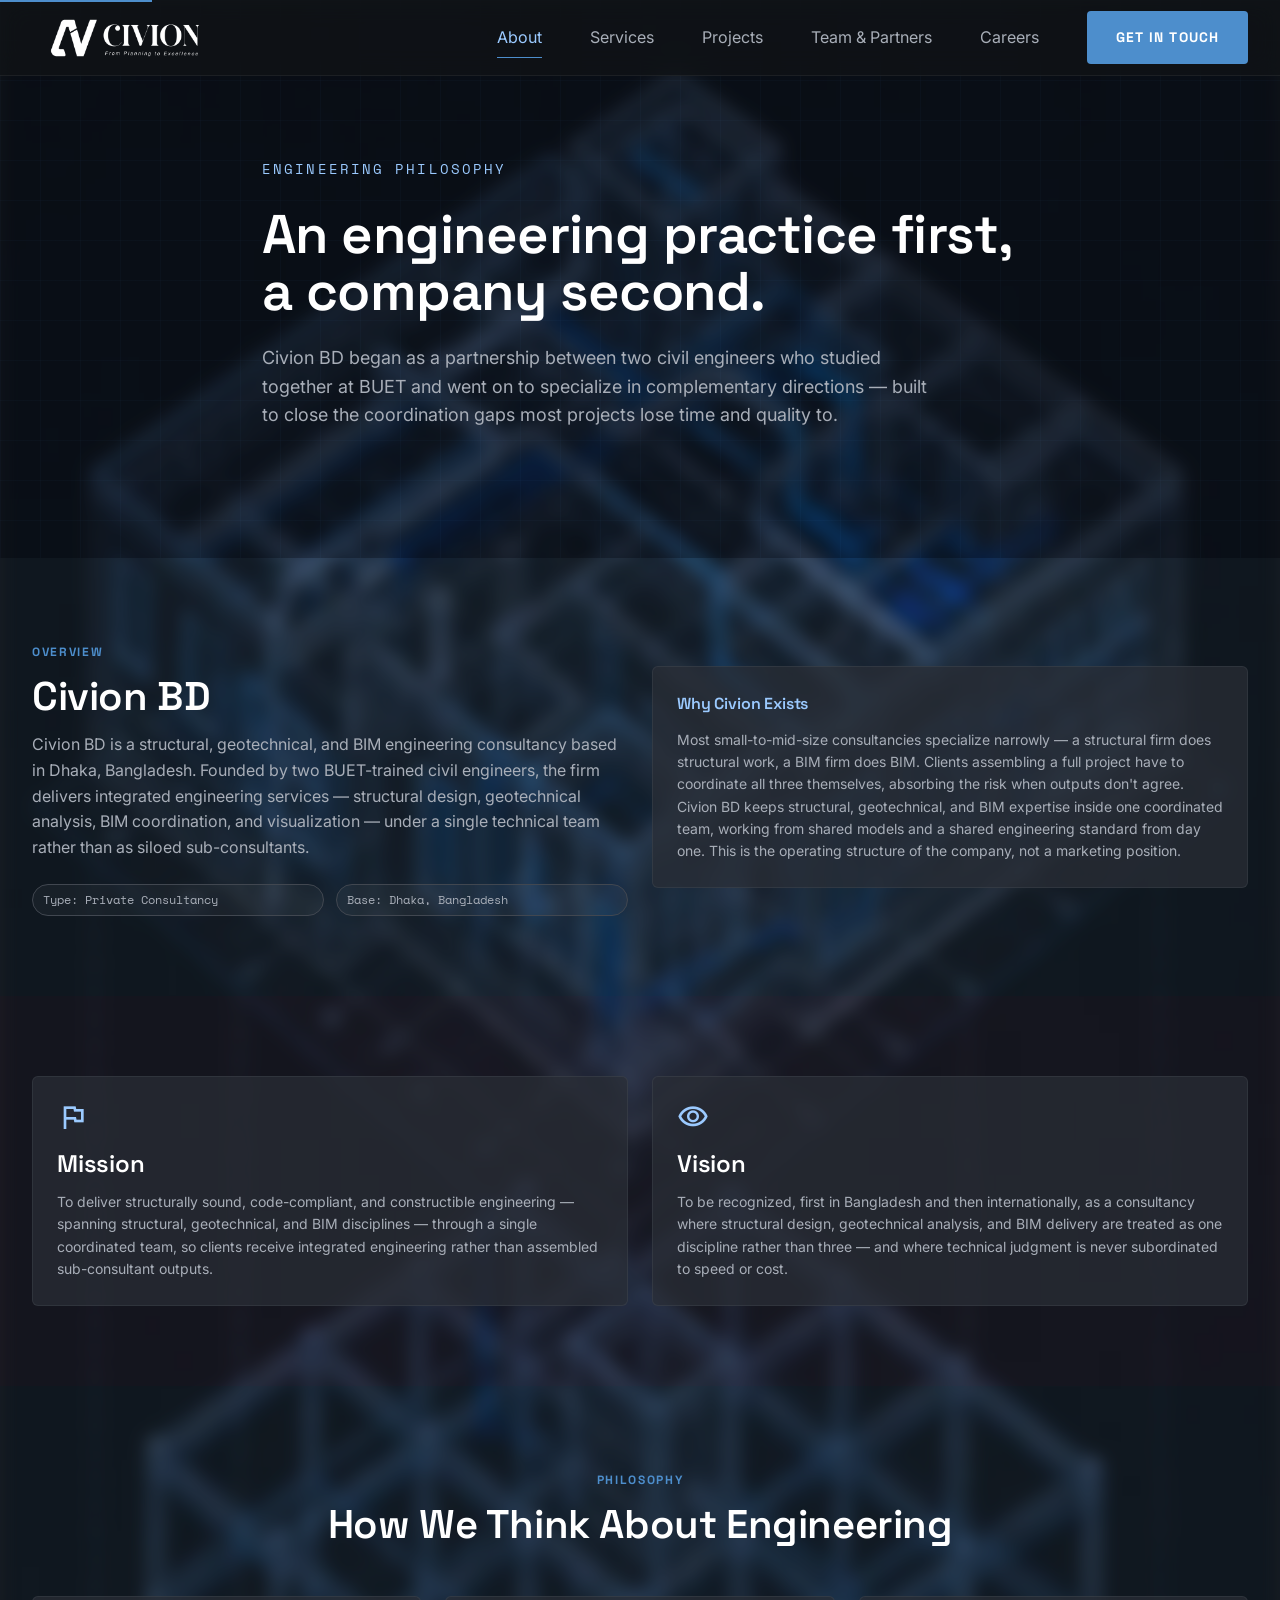
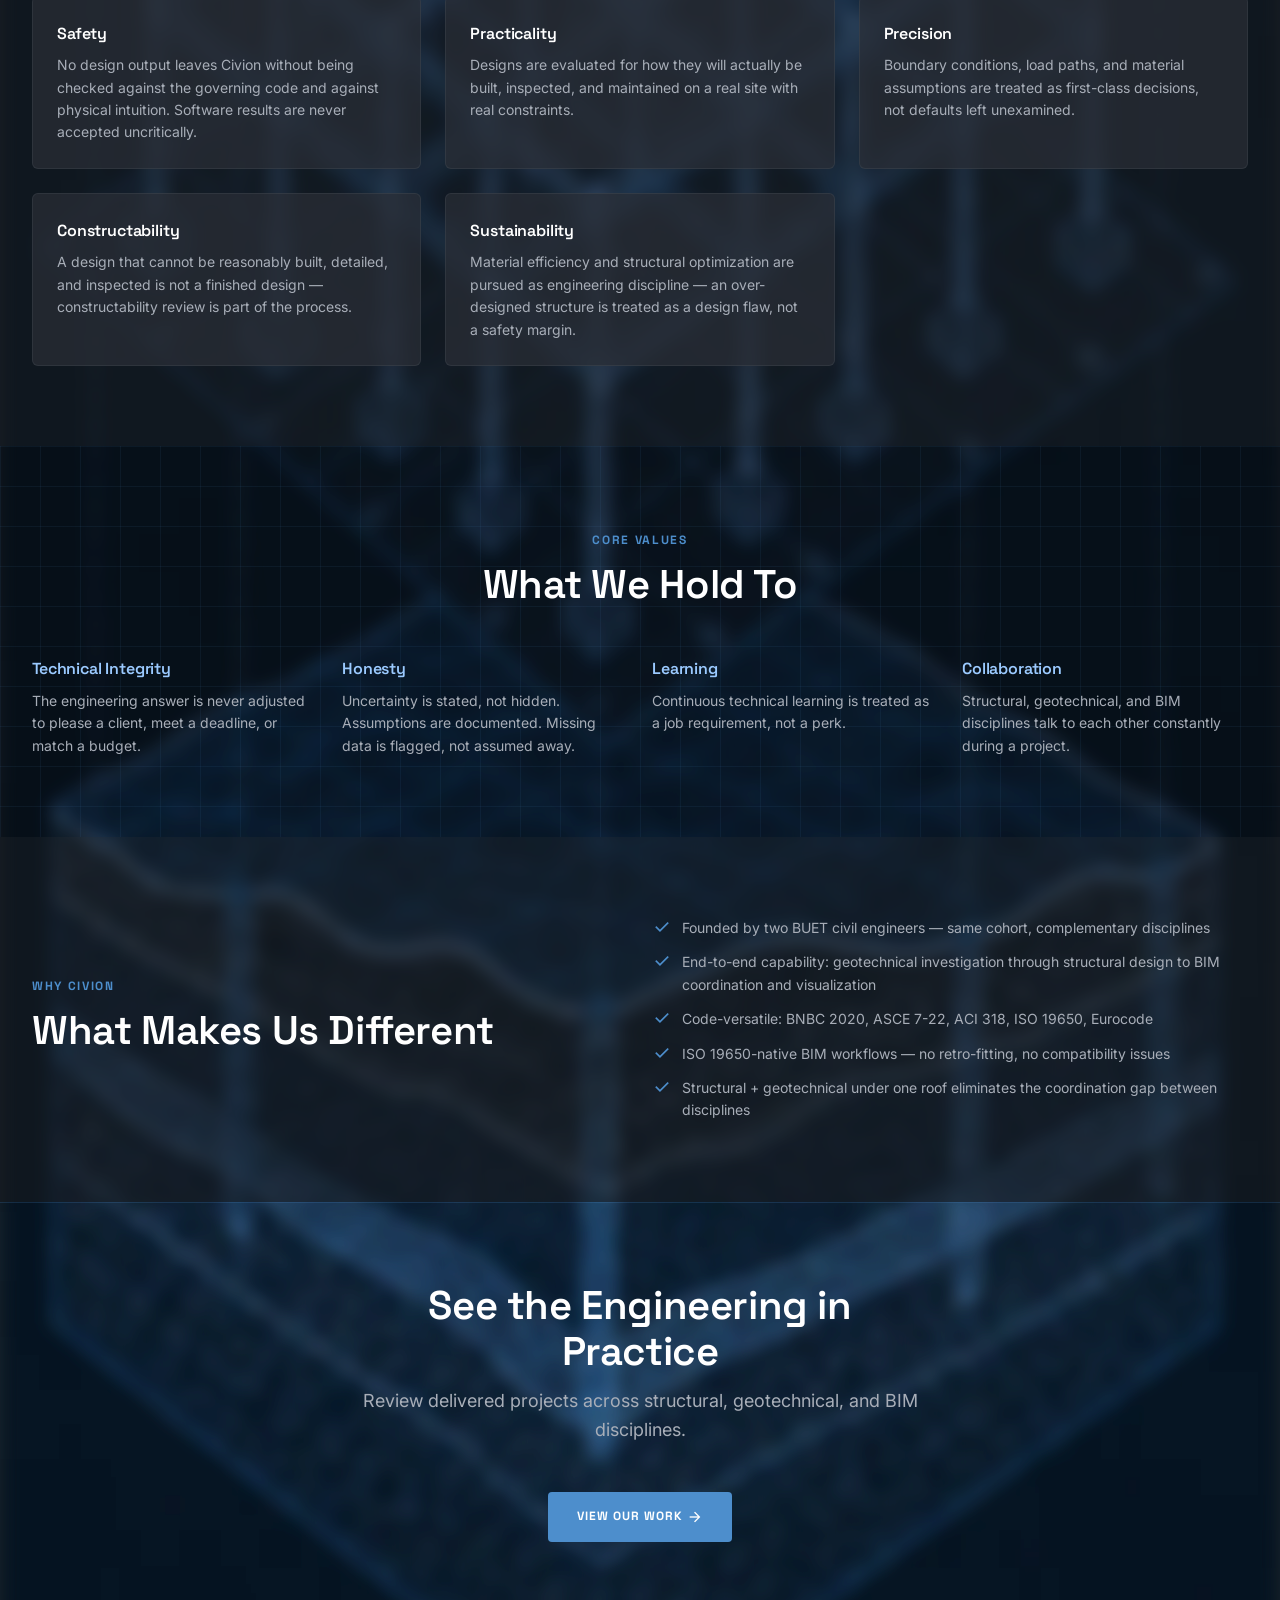
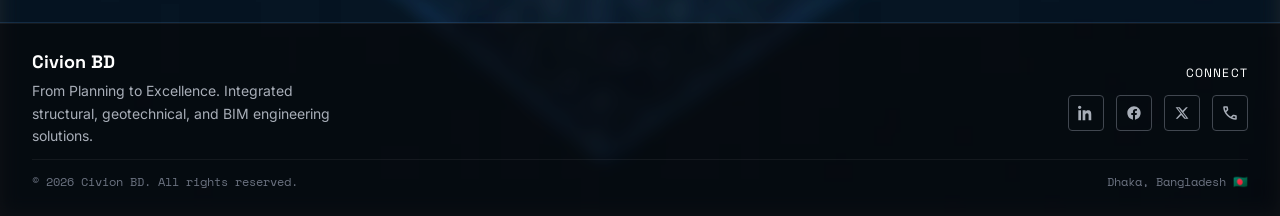
==== commit cf45d784: "update 27/9/2026" ====
--- a/about/index.html
+++ b/about/index.html
@@ -1,232 +1,310 @@
-<!DOCTYPE html>
-<html lang="en">
-<head>
-<meta charset="UTF-8" />
-<meta name="viewport" content="width=device-width, initial-scale=1.0" />
-<title>About — Civion BD</title>
-<meta name="description" content="Civion BD began as a partnership between two BUET civil engineers built to close the coordination gap between structural, geotechnical, and BIM disciplines." />
-<link rel="icon" href="../favicon.ico" sizes="any" />
-<link rel="icon" type="image/png" href="../media/logos/favicon-32.png" sizes="32x32" />
-<link rel="icon" type="image/png" href="../media/logos/favicon-16.png" sizes="16x16" />
-<link rel="apple-touch-icon" href="../media/logos/apple-touch-icon.png" />
-<meta property="og:title" content="About — Civion BD" />
-<meta property="og:description" content="An engineering practice first, a company second." />
-<meta property="og:type" content="website" />
-<meta property="og:image" content="../media/logos/civion-bd-logo-social.png" />
-<!-- Google Analytics (GA4) — Measurement ID G-GGPD788ZMY -->
-<script async src="https://www.googletagmanager.com/gtag/js?id=G-GGPD788ZMY"></script>
-<script>
-  window.dataLayer = window.dataLayer || [];
-  function gtag(){dataLayer.push(arguments);}
-  gtag('js', new Date());
-  gtag('config', 'G-GGPD788ZMY', { anonymize_ip: true });
-</script>
-<link rel="preconnect" href="https://fonts.googleapis.com" />
-<link rel="preconnect" href="https://fonts.gstatic.com" crossorigin />
-<link href="https://fonts.googleapis.com/css2?family=Inter:wght@400;500;600;700&family=Space+Grotesk:wght@500;600;700&family=Space+Mono:wght@400;700&display=swap" rel="stylesheet" />
-<link href="https://fonts.googleapis.com/css2?family=Material+Symbols+Outlined:opsz,wght,FILL,GRAD@20..48,100..700,0..1,-50..200&display=swap" rel="stylesheet" />
-<link rel="stylesheet" href="../assets/css/main.css" />
-<link rel="stylesheet" href="../assets/css/animations.css" />
-<style>.material-symbols-outlined{font-variation-settings:'FILL' 0,'wght' 400,'GRAD' 0,'opsz' 24;font-size:24px;line-height:1;}</style>
-</head>
-<body data-page="about" data-depth="1">
-<a href="#main" class="skip-link">Skip to content</a>
-<nav class="nav" id="topNav">
-  <div class="nav__inner">
-    <a href="../index.html" class="nav__logo">
-      <img src="../media/logos/civion-bd-logo-light.png" alt="Civion BD" class="nav__logo-img" />
-    </a>
-
-    <button class="nav__toggle" aria-label="Toggle navigation menu" aria-expanded="false">
-      <span></span><span></span><span></span>
-    </button>
-
-    <div class="nav__links">
-      <a href="../index.html" class="nav__link" data-page="home">Home</a>
-      <a href="../about/index.html" class="nav__link" data-page="about">About</a>
-      <a href="../services/index.html" class="nav__link" data-page="services">Services</a>
-      <a href="../projects/index.html" class="nav__link" data-page="projects">Projects</a>
-      <a href="../team-and-partnerships/index.html" class="nav__link" data-page="team">Team &amp; Partners</a>
-      <a href="../contact/index.html" class="btn btn--primary">Get In Touch</a>
-    </div>
-  </div>
-</nav>
-
-<main id="main">
-
-  <!-- ================= PAGE HERO ================= -->
-  <section class="section bg-gradient-steel" style="padding-top:calc(var(--nav-height) + var(--space-xl));position:relative;overflow:hidden;">
-    <div class="bg-blueprint" style="position:absolute;inset:0;opacity:0.4;" aria-hidden="true"></div>
-    <div class="container" style="position:relative;max-width:820px;">
-      <span class="hero__eyebrow">Engineering Philosophy</span>
-      <h1 class="hero__title" style="font-size:clamp(2.2rem,4.5vw,3.4rem);margin-top:var(--space-md);">An engineering practice first, a company second.</h1>
-      <p class="hero__subtitle">Civion BD began as a partnership between two civil engineers who studied together at BUET and went on to specialize in complementary directions — built to close the coordination gaps most projects lose time and quality to.</p>
-    </div>
-  </section>
-
-  <!-- ================= OVERVIEW ================= -->
-  <section class="section bg-charcoal">
-    <div class="container">
-      <div class="grid grid-2" style="align-items:start;">
-        <div data-reveal>
-          <span class="eyebrow">Overview</span>
-          <h2 class="section-title">Civion BD</h2>
-          <p style="color:var(--color-soft-gray);margin-bottom:var(--space-md);">Civion BD is a structural, geotechnical, and BIM engineering consultancy based in Dhaka, Bangladesh. Founded by two BUET-trained civil engineers, the firm delivers integrated engineering services — structural design, geotechnical analysis, BIM coordination, and visualization — under a single technical team rather than as siloed sub-consultants.</p>
-          <div class="grid grid-2" style="gap:var(--space-sm);">
-            <div class="chip">Type: Private Consultancy</div>
-            <div class="chip">Base: Dhaka, Bangladesh</div>
-          </div>
-        </div>
-        <div data-reveal data-reveal-delay="1">
-          <div class="media-figure" style="aspect-ratio:2/3;margin-bottom:var(--space-md);">
-            <img src="../media/about/about-process-v01.webp" alt="Illustration of Civion BD's integrated structural, geotechnical, and BIM engineering process" class="img-cover" loading="lazy" />
-          </div>
-          <div class="card" data-reveal data-reveal-delay="2">
-            <h3 style="font-size:var(--fs-md);color:var(--color-accent-bright);margin-bottom:var(--space-sm);">Why Civion Exists</h3>
-            <p style="font-size:var(--fs-sm);">Most small-to-mid-size consultancies specialize narrowly — a structural firm does structural work, a BIM firm does BIM. Clients assembling a full project have to coordinate all three themselves, absorbing the risk when outputs don't agree. Civion BD keeps structural, geotechnical, and BIM expertise inside one coordinated team, working from shared models and a shared engineering standard from day one. This is the operating structure of the company, not a marketing position.</p>
-          </div>
-        </div>
-      </div>
-    </div>
-  </section>
-
-  <!-- ================= MISSION / VISION ================= -->
-  <section class="section bg-gunmetal">
-    <div class="container">
-      <div class="grid grid-2">
-        <div class="card" data-reveal>
-          <span class="material-symbols-outlined" style="color:var(--color-accent-bright);font-size:32px;margin-bottom:var(--space-sm);">flag</span>
-          <h3 style="font-size:var(--fs-xl);margin-bottom:8px;">Mission</h3>
-          <p style="font-size:var(--fs-sm);">To deliver structurally sound, code-compliant, and constructible engineering — spanning structural, geotechnical, and BIM disciplines — through a single coordinated team, so clients receive integrated engineering rather than assembled sub-consultant outputs.</p>
-        </div>
-        <div class="card" data-reveal data-reveal-delay="1">
-          <span class="material-symbols-outlined" style="color:var(--color-accent-bright);font-size:32px;margin-bottom:var(--space-sm);">visibility</span>
-          <h3 style="font-size:var(--fs-xl);margin-bottom:8px;">Vision</h3>
-          <p style="font-size:var(--fs-sm);">To be recognized, first in Bangladesh and then internationally, as a consultancy where structural design, geotechnical analysis, and BIM delivery are treated as one discipline rather than three — and where technical judgment is never subordinated to speed or cost.</p>
-        </div>
-      </div>
-    </div>
-  </section>
-
-  <!-- ================= ENGINEERING PHILOSOPHY ================= -->
-  <section class="section bg-charcoal">
-    <div class="container">
-      <div class="section-head center" data-reveal>
-        <span class="eyebrow">Philosophy</span>
-        <h2 class="section-title">How We Think About Engineering</h2>
-      </div>
-      <div class="grid grid-3">
-        <div class="card card--flat" data-reveal data-reveal-delay="1">
-          <h3 style="font-size:var(--fs-md);color:var(--color-white);margin-bottom:8px;">Safety</h3>
-          <p style="font-size:var(--fs-sm);">No design output leaves Civion without being checked against the governing code and against physical intuition. Software results are never accepted uncritically.</p>
-        </div>
-        <div class="card card--flat" data-reveal data-reveal-delay="2">
-          <h3 style="font-size:var(--fs-md);color:var(--color-white);margin-bottom:8px;">Practicality</h3>
-          <p style="font-size:var(--fs-sm);">Designs are evaluated for how they will actually be built, inspected, and maintained on a real site with real constraints.</p>
-        </div>
-        <div class="card card--flat" data-reveal data-reveal-delay="3">
-          <h3 style="font-size:var(--fs-md);color:var(--color-white);margin-bottom:8px;">Precision</h3>
-          <p style="font-size:var(--fs-sm);">Boundary conditions, load paths, and material assumptions are treated as first-class decisions, not defaults left unexamined.</p>
-        </div>
-        <div class="card card--flat" data-reveal data-reveal-delay="1">
-          <h3 style="font-size:var(--fs-md);color:var(--color-white);margin-bottom:8px;">Constructability</h3>
-          <p style="font-size:var(--fs-sm);">A design that cannot be reasonably built, detailed, and inspected is not a finished design — constructability review is part of the process.</p>
-        </div>
-        <div class="card card--flat" data-reveal data-reveal-delay="2">
-          <h3 style="font-size:var(--fs-md);color:var(--color-white);margin-bottom:8px;">Sustainability</h3>
-          <p style="font-size:var(--fs-sm);">Material efficiency and structural optimization are pursued as engineering discipline — an over-designed structure is treated as a design flaw, not a safety margin.</p>
-        </div>
-      </div>
-    </div>
-  </section>
-
-  <!-- ================= CORE VALUES ================= -->
-  <section class="section bg-blueprint">
-    <div class="container">
-      <div class="section-head center" data-reveal>
-        <span class="eyebrow">Core Values</span>
-        <h2 class="section-title">What We Hold To</h2>
-      </div>
-      <div class="grid grid-4">
-        <div data-reveal data-reveal-delay="1"><h3 style="font-size:var(--fs-md);color:var(--color-accent-bright);margin-bottom:8px;">Technical Integrity</h3><p style="font-size:var(--fs-sm);">The engineering answer is never adjusted to please a client, meet a deadline, or match a budget.</p></div>
-        <div data-reveal data-reveal-delay="2"><h3 style="font-size:var(--fs-md);color:var(--color-accent-bright);margin-bottom:8px;">Honesty</h3><p style="font-size:var(--fs-sm);">Uncertainty is stated, not hidden. Assumptions are documented. Missing data is flagged, not assumed away.</p></div>
-        <div data-reveal data-reveal-delay="3"><h3 style="font-size:var(--fs-md);color:var(--color-accent-bright);margin-bottom:8px;">Learning</h3><p style="font-size:var(--fs-sm);">Continuous technical learning is treated as a job requirement, not a perk.</p></div>
-        <div data-reveal data-reveal-delay="4"><h3 style="font-size:var(--fs-md);color:var(--color-accent-bright);margin-bottom:8px;">Collaboration</h3><p style="font-size:var(--fs-sm);">Structural, geotechnical, and BIM disciplines talk to each other constantly during a project.</p></div>
-      </div>
-    </div>
-  </section>
-
-  <!-- ================= WHY CIVION ================= -->
-  <section class="section bg-charcoal">
-    <div class="container">
-      <div class="grid grid-2" style="align-items:center;">
-        <div data-reveal>
-          <span class="eyebrow">Why Civion</span>
-          <h2 class="section-title">What Makes Us Different</h2>
-        </div>
-        <ul style="display:flex;flex-direction:column;gap:var(--space-sm);" data-reveal data-reveal-delay="1">
-          <li style="display:flex;gap:10px;"><span class="material-symbols-outlined" style="color:var(--color-accent);font-size:20px;">check</span><span style="color:var(--color-soft-gray);font-size:var(--fs-sm);">Founded by two BUET civil engineers — same cohort, complementary disciplines</span></li>
-          <li style="display:flex;gap:10px;"><span class="material-symbols-outlined" style="color:var(--color-accent);font-size:20px;">check</span><span style="color:var(--color-soft-gray);font-size:var(--fs-sm);">End-to-end capability: geotechnical investigation through structural design to BIM coordination and visualization</span></li>
-          <li style="display:flex;gap:10px;"><span class="material-symbols-outlined" style="color:var(--color-accent);font-size:20px;">check</span><span style="color:var(--color-soft-gray);font-size:var(--fs-sm);">Code-versatile: BNBC 2020, ASCE 7-22, ACI 318, ISO 19650, Eurocode</span></li>
-          <li style="display:flex;gap:10px;"><span class="material-symbols-outlined" style="color:var(--color-accent);font-size:20px;">check</span><span style="color:var(--color-soft-gray);font-size:var(--fs-sm);">ISO 19650-native BIM workflows — no retro-fitting, no compatibility issues</span></li>
-          <li style="display:flex;gap:10px;"><span class="material-symbols-outlined" style="color:var(--color-accent);font-size:20px;">check</span><span style="color:var(--color-soft-gray);font-size:var(--fs-sm);">Structural + geotechnical under one roof eliminates the coordination gap between disciplines</span></li>
-        </ul>
-      </div>
-    </div>
-  </section>
-
-  <!-- ================= CONTACT CTA ================= -->
-  <section class="section text-center" style="background:rgba(77,142,204,0.06);border-top:1px solid rgba(77,142,204,0.2);border-bottom:1px solid rgba(77,142,204,0.2);">
-    <div class="container" style="max-width:640px;">
-      <h2 class="section-title" data-reveal>See the Engineering in Practice</h2>
-      <p class="section-subtitle" style="margin:0 auto var(--space-lg);" data-reveal data-reveal-delay="1">Review delivered projects across structural, geotechnical, and BIM disciplines.</p>
-      <a href="../projects/index.html" class="btn btn--primary" data-reveal data-reveal-delay="2">View Our Work <span class="material-symbols-outlined icon">arrow_forward</span></a>
-    </div>
-  </section>
-
-</main>
-
-<footer class="footer">
-  <div class="container">
-    <div class="footer__top">
-      <div class="footer__brand">
-        <span class="footer__brand-name">Civion BD</span>
-        <p class="footer__tagline">From Planning to Excellence. Integrated structural, geotechnical, and BIM engineering solutions.</p>
-        <div class="footer__social">
-          <a href="https://www.linkedin.com/company/civion-bd/" target="_blank" rel="noopener" aria-label="Civion BD on LinkedIn">
-            <span class="material-symbols-outlined" aria-hidden="true" style="font-size:18px;">link</span>
-          </a>
-        </div>
-      </div>
-
-      <div class="footer__col">
-        <span class="footer__col-title">Company</span>
-        <a href="../index.html">Home</a>
-        <a href="../about/index.html">About</a>
-        <a href="../team-and-partnerships/index.html">Team &amp; Partners</a>
-      </div>
-
-      <div class="footer__col">
-        <span class="footer__col-title">Expertise</span>
-        <a href="../services/index.html">Services</a>
-        <a href="../projects/index.html">Projects</a>
-      </div>
-
-      <div class="footer__col">
-        <span class="footer__col-title">Connect</span>
-        <a href="../contact/index.html">Contact</a>
-        <a href="https://www.linkedin.com/company/civion-bd/" target="_blank" rel="noopener">LinkedIn</a>
-      </div>
-    </div>
-
-    <div class="footer__bottom">
-      <span class="footer__meta">&copy; <span data-year></span> Civion BD. All rights reserved.</span>
-      <span class="footer__meta">Dhaka, Bangladesh 🇧🇩</span>
-    </div>
-  </div>
-</footer>
-
-<script src="../assets/js/main.js" defer></script>
-<script src="../assets/js/animations.js" defer></script>
-</body>
-</html>
+<!DOCTYPE html>
+<html lang="en">
+<head>
+<meta charset="UTF-8" />
+<meta name="viewport" content="width=device-width, initial-scale=1.0" />
+<title>About — Civion BD</title>
+<meta name="description" content="Civion BD began as a partnership between two BUET civil engineers built to close the coordination gap between structural, geotechnical, and BIM disciplines." />
+<link rel="icon" href="../favicon.ico" sizes="any" />
+<link rel="icon" type="image/png" href="../media/logos/favicon-32.png" sizes="32x32" />
+<link rel="icon" type="image/png" href="../media/logos/favicon-16.png" sizes="16x16" />
+<link rel="apple-touch-icon" href="../media/logos/apple-touch-icon.png" />
+<meta property="og:title" content="About — Civion BD" />
+<meta property="og:description" content="An engineering practice first, a company second." />
+<meta property="og:type" content="website" />
+<meta property="og:url" content="https://civion-bd.github.io/about/" />
+<link rel="canonical" href="https://civion-bd.github.io/about/" />
+<meta name="twitter:card" content="summary_large_image" />
+<meta name="twitter:title" content="About — Civion BD" />
+<meta name="twitter:description" content="An engineering practice first, a company second." />
+<meta name="twitter:image" content="https://civion-bd.github.io/media/logos/civion-bd-logo-social.png" />
+<meta property="og:image" content="../media/logos/civion-bd-logo-social.png" />
+<!-- Google Analytics (GA4) — Measurement ID G-GGPD788ZMY -->
+<script async src="https://www.googletagmanager.com/gtag/js?id=G-GGPD788ZMY"></script>
+<script>
+  window.dataLayer = window.dataLayer || [];
+  function gtag(){dataLayer.push(arguments);}
+  gtag('js', new Date());
+  gtag('config', 'G-GGPD788ZMY', { anonymize_ip: true });
+</script>
+<link rel="preconnect" href="https://fonts.googleapis.com" />
+<link rel="preconnect" href="https://fonts.gstatic.com" crossorigin />
+<link href="https://fonts.googleapis.com/css2?family=Inter:wght@400;500;600;700&family=Space+Grotesk:wght@500;600;700&family=Space+Mono:wght@400;700&display=swap" rel="stylesheet" />
+<link href="https://fonts.googleapis.com/css2?family=Material+Symbols+Outlined:opsz,wght,FILL,GRAD@20..48,100..700,0..1,-50..200&display=swap" rel="stylesheet" />
+<link rel="stylesheet" href="../assets/css/main.css" />
+<link rel="stylesheet" href="../assets/css/animations.css" />
+<style>.material-symbols-outlined{font-variation-settings:'FILL' 0,'wght' 400,'GRAD' 0,'opsz' 24;font-size:24px;line-height:1;}
+
+  /* Page background — about-process artwork, anchored to the document (not the viewport) so it
+     scrolls with the page, stretched to exactly the page's height so the top of the image lines
+     up with the top of the page and the bottom lines up with the bottom (no repeat/tiling). */
+  body[data-page="about"] { position: relative; }
+  body[data-page="about"]::before {
+    content: "";
+    position: absolute;
+    inset: 0;
+    z-index: -2;
+    background-image: url('../media/about/about-process-v01.webp');
+    background-size: 100% 100%;
+    background-position: top center;
+    background-repeat: no-repeat;
+    filter: blur(9px) brightness(1.35) contrast(1.15) saturate(1.25);
+  }
+
+  /* Differential hue per section — each section tints the shared backdrop a different way
+     rather than one uniform overlay, so the page reads with subtle color variation as you scroll. */
+  body[data-page="about"] section.bg-gradient-steel { background: rgba(14,18,30,0.5); }
+  body[data-page="about"] section.bg-charcoal { background: rgba(25,30,38,0.6); }
+  body[data-page="about"] section.bg-gunmetal { background: rgba(34,27,36,0.6); }
+  body[data-page="about"] section.bg-blueprint {
+    background-color: rgba(13,19,27,0.46);
+    background-image:
+      linear-gradient(rgba(77, 142, 204, 0.08) 1px, transparent 1px),
+      linear-gradient(90deg, rgba(77, 142, 204, 0.08) 1px, transparent 1px);
+    background-size: 40px 40px;
+  }
+  body[data-page="about"] .card { background: rgba(42,47,54,0.72); }
+  body[data-page="about"] .footer { background: rgba(9,11,14,0.62); }
+  </style>
+<script type="application/ld+json">
+{
+  "@context": "https://schema.org",
+  "@type": "ProfessionalService",
+  "@id": "https://civion-bd.github.io/#organization",
+  "name": "Civion BD",
+  "alternateName": "Civion BD Engineering Consultancy",
+  "url": "https://civion-bd.github.io/",
+  "logo": "https://civion-bd.github.io/media/logos/civion-bd-logo-square.png",
+  "image": "https://civion-bd.github.io/media/logos/civion-bd-logo-social.png",
+  "description": "A Dhaka-based structural, geotechnical, and BIM engineering consultancy delivering analysis, design, and coordination under BNBC, ASCE, ACI, and ISO 19650.",
+  "email": "civionbd@gmail.com",
+  "telephone": "+8801931955112",
+  "address": {
+    "@type": "PostalAddress",
+    "streetAddress": "House # 771-A, Road # 11, Avenue # 6, Mirpur DOHS",
+    "addressLocality": "Dhaka",
+    "postalCode": "1216",
+    "addressCountry": "BD"
+  },
+  "areaServed": "BD",
+  "priceRange": "$$",
+  "sameAs": [
+    "https://www.linkedin.com/company/civion-bd/",
+    "https://www.facebook.com/civion.bd.official",
+    "https://x.com/civionbd"
+  ]
+}
+</script>
+<script type="application/ld+json">
+{
+  "@context": "https://schema.org",
+  "@type": "BreadcrumbList",
+  "itemListElement": [
+    {
+      "@type": "ListItem",
+      "position": 1,
+      "name": "Home",
+      "item": "https://civion-bd.github.io/"
+    },
+    {
+      "@type": "ListItem",
+      "position": 2,
+      "name": "About",
+      "item": "https://civion-bd.github.io/about/"
+    }
+  ]
+}
+</script>
+</head>
+<body data-page="about" data-depth="1">
+<a href="#main" class="skip-link">Skip to content</a>
+<nav class="nav" id="topNav">
+  <div class="nav__inner">
+    <a href="../" class="nav__logo">
+      <img src="../media/logos/civion-bd-logo-light.png" alt="Civion BD" class="nav__logo-img" />
+    </a>
+
+    <button class="nav__toggle" aria-label="Toggle navigation menu" aria-expanded="false">
+      <span></span><span></span><span></span>
+    </button>
+
+    <div class="nav__links">
+      <a href="../about/" class="nav__link" data-page="about">About</a>
+      <a href="../services/" class="nav__link" data-page="services">Services</a>
+      <a href="../projects/" class="nav__link" data-page="projects">Projects</a>
+      <a href="../team-and-partnerships/" class="nav__link" data-page="team">Team &amp; Partners</a>
+      <a href="../careers/" class="nav__link" data-page="careers">Careers</a>
+      <a href="../contact/" class="btn btn--primary">Get In Touch</a>
+    </div>
+  </div>
+</nav>
+
+<main id="main">
+
+  <!-- ================= PAGE HERO ================= -->
+  <section class="section bg-gradient-steel" style="padding-top:calc(var(--nav-height) + var(--space-xl));position:relative;overflow:hidden;">
+    <div class="bg-blueprint" style="position:absolute;inset:0;opacity:0.4;" aria-hidden="true"></div>
+    <div class="container" style="position:relative;max-width:820px;">
+      <span class="hero__eyebrow">Engineering Philosophy</span>
+      <h1 class="hero__title" style="font-size:clamp(2.2rem,4.5vw,3.4rem);margin-top:var(--space-md);">An engineering practice first, a company second.</h1>
+      <p class="hero__subtitle">Civion BD began as a partnership between two civil engineers who studied together at BUET and went on to specialize in complementary directions — built to close the coordination gaps most projects lose time and quality to.</p>
+    </div>
+  </section>
+
+  <!-- ================= OVERVIEW ================= -->
+  <section class="section bg-charcoal">
+    <div class="container">
+      <div class="grid grid-2" style="align-items:center;">
+        <div data-reveal>
+          <span class="eyebrow">Overview</span>
+          <h2 class="section-title">Civion BD</h2>
+          <p style="color:var(--color-soft-gray);margin-bottom:var(--space-md);">Civion BD is a structural, geotechnical, and BIM engineering consultancy based in Dhaka, Bangladesh. Founded by two BUET-trained civil engineers, the firm delivers integrated engineering services — structural design, geotechnical analysis, BIM coordination, and visualization — under a single technical team rather than as siloed sub-consultants.</p>
+          <div class="grid grid-2" style="gap:var(--space-sm);">
+            <div class="chip">Type: Private Consultancy</div>
+            <div class="chip">Base: Dhaka, Bangladesh</div>
+          </div>
+        </div>
+        <div data-reveal data-reveal-delay="1">
+          <div class="card" data-reveal data-reveal-delay="2">
+            <h3 style="font-size:var(--fs-md);color:var(--color-accent-bright);margin-bottom:var(--space-sm);">Why Civion Exists</h3>
+            <p style="font-size:var(--fs-sm);">Most small-to-mid-size consultancies specialize narrowly — a structural firm does structural work, a BIM firm does BIM. Clients assembling a full project have to coordinate all three themselves, absorbing the risk when outputs don't agree. Civion BD keeps structural, geotechnical, and BIM expertise inside one coordinated team, working from shared models and a shared engineering standard from day one. This is the operating structure of the company, not a marketing position.</p>
+          </div>
+        </div>
+      </div>
+    </div>
+  </section>
+
+  <!-- ================= MISSION / VISION ================= -->
+  <section class="section bg-gunmetal">
+    <div class="container">
+      <div class="grid grid-2">
+        <div class="card" data-reveal>
+          <span class="material-symbols-outlined" style="color:var(--color-accent-bright);font-size:32px;margin-bottom:var(--space-sm);">flag</span>
+          <h3 style="font-size:var(--fs-xl);margin-bottom:8px;">Mission</h3>
+          <p style="font-size:var(--fs-sm);">To deliver structurally sound, code-compliant, and constructible engineering — spanning structural, geotechnical, and BIM disciplines — through a single coordinated team, so clients receive integrated engineering rather than assembled sub-consultant outputs.</p>
+        </div>
+        <div class="card" data-reveal data-reveal-delay="1">
+          <span class="material-symbols-outlined" style="color:var(--color-accent-bright);font-size:32px;margin-bottom:var(--space-sm);">visibility</span>
+          <h3 style="font-size:var(--fs-xl);margin-bottom:8px;">Vision</h3>
+          <p style="font-size:var(--fs-sm);">To be recognized, first in Bangladesh and then internationally, as a consultancy where structural design, geotechnical analysis, and BIM delivery are treated as one discipline rather than three — and where technical judgment is never subordinated to speed or cost.</p>
+        </div>
+      </div>
+    </div>
+  </section>
+
+  <!-- ================= ENGINEERING PHILOSOPHY ================= -->
+  <section class="section bg-charcoal">
+    <div class="container">
+      <div class="section-head center" data-reveal>
+        <span class="eyebrow">Philosophy</span>
+        <h2 class="section-title">How We Think About Engineering</h2>
+      </div>
+      <div class="grid grid-3">
+        <div class="card card--flat" data-reveal data-reveal-delay="1">
+          <h3 style="font-size:var(--fs-md);color:var(--color-white);margin-bottom:8px;">Safety</h3>
+          <p style="font-size:var(--fs-sm);">No design output leaves Civion without being checked against the governing code and against physical intuition. Software results are never accepted uncritically.</p>
+        </div>
+        <div class="card card--flat" data-reveal data-reveal-delay="2">
+          <h3 style="font-size:var(--fs-md);color:var(--color-white);margin-bottom:8px;">Practicality</h3>
+          <p style="font-size:var(--fs-sm);">Designs are evaluated for how they will actually be built, inspected, and maintained on a real site with real constraints.</p>
+        </div>
+        <div class="card card--flat" data-reveal data-reveal-delay="3">
+          <h3 style="font-size:var(--fs-md);color:var(--color-white);margin-bottom:8px;">Precision</h3>
+          <p style="font-size:var(--fs-sm);">Boundary conditions, load paths, and material assumptions are treated as first-class decisions, not defaults left unexamined.</p>
+        </div>
+        <div class="card card--flat" data-reveal data-reveal-delay="1">
+          <h3 style="font-size:var(--fs-md);color:var(--color-white);margin-bottom:8px;">Constructability</h3>
+          <p style="font-size:var(--fs-sm);">A design that cannot be reasonably built, detailed, and inspected is not a finished design — constructability review is part of the process.</p>
+        </div>
+        <div class="card card--flat" data-reveal data-reveal-delay="2">
+          <h3 style="font-size:var(--fs-md);color:var(--color-white);margin-bottom:8px;">Sustainability</h3>
+          <p style="font-size:var(--fs-sm);">Material efficiency and structural optimization are pursued as engineering discipline — an over-designed structure is treated as a design flaw, not a safety margin.</p>
+        </div>
+      </div>
+    </div>
+  </section>
+
+  <!-- ================= CORE VALUES ================= -->
+  <section class="section bg-blueprint">
+    <div class="container">
+      <div class="section-head center" data-reveal>
+        <span class="eyebrow">Core Values</span>
+        <h2 class="section-title">What We Hold To</h2>
+      </div>
+      <div class="grid grid-4">
+        <div data-reveal data-reveal-delay="1"><h3 style="font-size:var(--fs-md);color:var(--color-accent-bright);margin-bottom:8px;">Technical Integrity</h3><p style="font-size:var(--fs-sm);">The engineering answer is never adjusted to please a client, meet a deadline, or match a budget.</p></div>
+        <div data-reveal data-reveal-delay="2"><h3 style="font-size:var(--fs-md);color:var(--color-accent-bright);margin-bottom:8px;">Honesty</h3><p style="font-size:var(--fs-sm);">Uncertainty is stated, not hidden. Assumptions are documented. Missing data is flagged, not assumed away.</p></div>
+        <div data-reveal data-reveal-delay="3"><h3 style="font-size:var(--fs-md);color:var(--color-accent-bright);margin-bottom:8px;">Learning</h3><p style="font-size:var(--fs-sm);">Continuous technical learning is treated as a job requirement, not a perk.</p></div>
+        <div data-reveal data-reveal-delay="4"><h3 style="font-size:var(--fs-md);color:var(--color-accent-bright);margin-bottom:8px;">Collaboration</h3><p style="font-size:var(--fs-sm);">Structural, geotechnical, and BIM disciplines talk to each other constantly during a project.</p></div>
+      </div>
+    </div>
+  </section>
+
+  <!-- ================= WHY CIVION ================= -->
+  <section class="section bg-charcoal">
+    <div class="container">
+      <div class="grid grid-2" style="align-items:center;">
+        <div data-reveal>
+          <span class="eyebrow">Why Civion</span>
+          <h2 class="section-title">What Makes Us Different</h2>
+        </div>
+        <ul style="display:flex;flex-direction:column;gap:var(--space-sm);" data-reveal data-reveal-delay="1">
+          <li style="display:flex;gap:10px;"><span class="material-symbols-outlined" style="color:var(--color-accent);font-size:20px;">check</span><span style="color:var(--color-soft-gray);font-size:var(--fs-sm);">Founded by two BUET civil engineers — same cohort, complementary disciplines</span></li>
+          <li style="display:flex;gap:10px;"><span class="material-symbols-outlined" style="color:var(--color-accent);font-size:20px;">check</span><span style="color:var(--color-soft-gray);font-size:var(--fs-sm);">End-to-end capability: geotechnical investigation through structural design to BIM coordination and visualization</span></li>
+          <li style="display:flex;gap:10px;"><span class="material-symbols-outlined" style="color:var(--color-accent);font-size:20px;">check</span><span style="color:var(--color-soft-gray);font-size:var(--fs-sm);">Code-versatile: BNBC 2020, ASCE 7-22, ACI 318, ISO 19650, Eurocode</span></li>
+          <li style="display:flex;gap:10px;"><span class="material-symbols-outlined" style="color:var(--color-accent);font-size:20px;">check</span><span style="color:var(--color-soft-gray);font-size:var(--fs-sm);">ISO 19650-native BIM workflows — no retro-fitting, no compatibility issues</span></li>
+          <li style="display:flex;gap:10px;"><span class="material-symbols-outlined" style="color:var(--color-accent);font-size:20px;">check</span><span style="color:var(--color-soft-gray);font-size:var(--fs-sm);">Structural + geotechnical under one roof eliminates the coordination gap between disciplines</span></li>
+        </ul>
+      </div>
+    </div>
+  </section>
+
+  <!-- ================= CONTACT CTA ================= -->
+  <section class="section text-center" style="background:rgba(77,142,204,0.06);border-top:1px solid rgba(77,142,204,0.2);border-bottom:1px solid rgba(77,142,204,0.2);">
+    <div class="container" style="max-width:640px;">
+      <h2 class="section-title" data-reveal>See the Engineering in Practice</h2>
+      <p class="section-subtitle" style="margin:0 auto var(--space-lg);" data-reveal data-reveal-delay="1">Review delivered projects across structural, geotechnical, and BIM disciplines.</p>
+      <a href="../projects/" class="btn btn--primary" data-reveal data-reveal-delay="2">View Our Work <span class="material-symbols-outlined icon">arrow_forward</span></a>
+    </div>
+  </section>
+
+</main>
+
+<footer class="footer">
+  <div class="container">
+    <div class="footer__top">
+      <div class="footer__brand">
+        <span class="footer__brand-name">Civion BD</span>
+        <p class="footer__tagline">From Planning to Excellence. Integrated structural, geotechnical, and BIM engineering solutions.</p>
+      </div>
+
+      <div class="footer__col footer__col--connect">
+        <span class="footer__col-title">Connect</span>
+        <div class="footer__social">
+          <a href="https://www.linkedin.com/company/civion-bd/" target="_blank" rel="noopener" aria-label="Civion BD on LinkedIn" title="LinkedIn">
+            <svg width="16" height="16" viewBox="0 0 24 24" fill="currentColor" aria-hidden="true"><path d="M4.98 3.5C4.98 4.88 3.87 6 2.5 6S0 4.88 0 3.5 1.12 1 2.5 1s2.48 1.12 2.48 2.5zM.5 8h4V23h-4V8zm7 0h3.8v2.05h.05c.53-1 1.83-2.05 3.77-2.05 4.03 0 4.78 2.65 4.78 6.1V23h-4v-6.9c0-1.65-.03-3.77-2.3-3.77-2.3 0-2.65 1.8-2.65 3.65V23h-4V8z"/></svg>
+          </a>
+          <a href="https://www.facebook.com/civion.bd.official" target="_blank" rel="noopener" aria-label="Civion BD on Facebook" title="Facebook">
+            <svg width="16" height="16" viewBox="0 0 24 24" fill="currentColor" aria-hidden="true"><path d="M22 12.06C22 6.51 17.52 2 12 2S2 6.51 2 12.06c0 5.02 3.66 9.18 8.44 9.94v-7.03H7.9v-2.91h2.54V9.85c0-2.51 1.49-3.9 3.77-3.9 1.09 0 2.23.2 2.23.2v2.46h-1.26c-1.24 0-1.63.77-1.63 1.56v1.89h2.78l-.44 2.91h-2.34V22c4.78-.76 8.44-4.92 8.44-9.94z"/></svg>
+          </a>
+          <a href="https://x.com/civionbd" target="_blank" rel="noopener" aria-label="Civion BD on X" title="X">
+            <svg width="14" height="14" viewBox="0 0 24 24" fill="currentColor" aria-hidden="true"><path d="M18.9 2H22l-7.6 8.7L23 22h-6.9l-5.4-6.6L4.4 22H1.3l8.1-9.3L1 2h7.1l4.9 6.1L18.9 2zM17.6 20h1.9L6.5 4H4.5l13.1 16z"/></svg>
+          </a>
+          <a href="tel:+8801931955112" aria-label="Call Civion BD" title="Call Civion BD">
+            <span class="material-symbols-outlined" aria-hidden="true" style="font-size:18px;">call</span>
+          </a>
+        </div>
+      </div>
+    </div>
+
+    <div class="footer__bottom">
+      <span class="footer__meta">&copy; <span data-year></span> Civion BD. All rights reserved.</span>
+      <span class="footer__meta">Dhaka, Bangladesh 🇧🇩</span>
+    </div>
+  </div>
+</footer>
+
+<script src="../assets/js/main.js" defer></script>
+<script src="../assets/js/animations.js" defer></script>
+</body>
+</html>
--- a/assets/css/main.css
+++ b/assets/css/main.css
@@ -218,6 +218,9 @@
 .btn .icon { font-size: 16px; transition: transform var(--dur-base) var(--ease-mech); }
 .btn:hover .icon { transform: translateX(3px); }
 
+.service-category { scroll-margin-top: var(--nav-height); }
+.course-section { scroll-margin-top: var(--nav-height); }
+
 /* ---------- Cards (shared base — design.md §Cards) ---------- */
 .card {
   background: var(--color-gunmetal);
@@ -232,6 +235,7 @@
   box-shadow: 0 16px 40px rgba(0,0,0,0.35);
 }
 .card--flat:hover { transform: none; }
+[data-href] { cursor: pointer; }
 
 /* ---------- Chips / Badges ---------- */
 .chip {
@@ -264,19 +268,19 @@
 .nav.is-scrolled { background: rgba(14, 16, 19, 0.94); border-color: rgba(255,255,255,0.1); }
 .nav__inner {
   width: 100%;
-  max-width: var(--container-max);
+  max-width: 100%;
   margin: 0 auto;
   padding: 0 var(--space-margin);
   display: flex;
   align-items: center;
   justify-content: space-between;
 }
-.nav__logo { display: flex; align-items: center; gap: 10px; font-family: var(--font-secondary); font-weight: 700; font-size: var(--fs-lg); color: var(--color-white); }
+.nav__logo { display: flex; align-items: center; gap: 10px; font-family: var(--font-secondary); font-weight: 700; font-size: calc(var(--fs-lg) * 1.15); color: var(--color-white); }
 .nav__logo-mark { width: 32px; height: 32px; }
-.nav__logo-img { height: 57px; width: auto; display: block; }
+.nav__logo-img { height: 72px; width: auto; display: block; }
 .nav__links { display: flex; align-items: center; gap: var(--space-lg); }
 .nav__link {
-  font-size: var(--fs-sm);
+  font-size: calc(var(--fs-sm) * 1.15);
   color: var(--color-soft-gray);
   position: relative;
   padding: 8px 0;
@@ -293,40 +297,85 @@
 .nav__link:hover::after { width: 100%; }
 .nav__link.is-active { color: var(--color-accent-bright); }
 .nav__link.is-active::after { width: 100%; }
+/* Set the active nav link straight from CSS (body[data-page] is present in the
+   initial HTML, before any script runs) so the active page name doesn't flash
+   from the default gray to accent color once main.js's DOMContentLoaded handler
+   fires — the class below is added redundantly by JS for aria-current only. */
+body[data-page="about"] .nav__link[data-page="about"],
+body[data-page="services"] .nav__link[data-page="services"],
+body[data-page="projects"] .nav__link[data-page="projects"],
+body[data-page="team"] .nav__link[data-page="team"],
+body[data-page="careers"] .nav__link[data-page="careers"] {
+  color: var(--color-accent-bright);
+}
+body[data-page="about"] .nav__link[data-page="about"]::after,
+body[data-page="services"] .nav__link[data-page="services"]::after,
+body[data-page="projects"] .nav__link[data-page="projects"]::after,
+body[data-page="team"] .nav__link[data-page="team"]::after,
+body[data-page="careers"] .nav__link[data-page="careers"]::after {
+  width: 100%;
+}
 .nav__actions { display: flex; align-items: center; gap: var(--space-md); }
+.nav__links .btn--primary { font-size: calc(var(--fs-xs) * 1.15); }
 .nav__toggle { display: none; flex-direction: column; gap: 5px; background: none; border: none; cursor: pointer; padding: 8px; }
 .nav__toggle span { width: 22px; height: 2px; background: var(--color-white); transition: all var(--dur-base) var(--ease-mech); }
 
 @media (max-width: 900px) {
-  .nav__links { position: fixed; top: var(--nav-height); left: 0; right: 0; bottom: 0;
-    background: var(--color-matte-black); flex-direction: column; justify-content: flex-start;
-    padding: var(--space-lg) var(--space-md); gap: var(--space-md);
-    transform: translateX(100%); transition: transform var(--dur-base) var(--ease-mech);
+  /* Dropdown panel — anchored below the nav, 70% viewport width / 50% viewport height,
+     never covering the full page. Heavily blurred, low-transparency, very dark hue
+     rather than a light, see-through overlay. */
+  .nav__links { position: fixed; top: var(--nav-height); right: 0; left: auto;
+    width: 70vw; height: 50vh;
+    background: rgba(2, 3, 5, 0.9); backdrop-filter: blur(48px); -webkit-backdrop-filter: blur(48px);
+    border-left: 1px solid rgba(255,255,255,0.08); border-bottom: 1px solid rgba(255,255,255,0.08);
+    border-radius: 0 0 0 var(--radius-lg);
+    box-shadow: -12px 16px 40px rgba(0,0,0,0.45);
+    flex-direction: column; justify-content: flex-start;
+    padding: var(--space-lg) var(--space-md); gap: 10px;
+    overflow-y: auto;
+    transform: translateY(-10px); opacity: 0; visibility: hidden; pointer-events: none;
+    transition: transform var(--dur-base) var(--ease-mech), opacity var(--dur-base) var(--ease-mech), visibility 0s var(--dur-base);
   }
-  .nav__links.is-open { transform: translateX(0); }
-  .nav__link { font-size: var(--fs-xl); }
+  .nav__links.is-open { transform: translateY(0); opacity: 1; visibility: visible; pointer-events: auto; transition: transform var(--dur-base) var(--ease-mech), opacity var(--dur-base) var(--ease-mech), visibility 0s; }
+
+  /* Text + button size scale fluidly to 0.7x between the tablet breakpoint (900px)
+     and the mobile breakpoint (640px); desktop sizing above 900px is untouched, and
+     sizing holds at the 0.7x floor below 640px. */
+  .nav__link { font-size: clamp(16.8px, calc(16.8px + (24px - 16.8px) * ((100vw - 640px) / 260px)), 24px); }
   .nav__toggle { display: flex; }
   .nav__actions .btn--primary { display: none; }
-  .nav__links .btn--primary { margin-top: var(--space-md); display: inline-flex; }
+  .nav__links .btn--primary {
+    /* Get In Touch label is 1.15x larger than before; padding is trimmed to
+       offset the extra glyph size so the button's own footprint doesn't grow. */
+    margin-top: var(--space-md); display: inline-flex;
+    font-size: clamp(11.11px, calc(11.11px + (15.87px - 11.11px) * ((100vw - 640px) / 260px)), 15.87px);
+    padding: clamp(9.08px, calc(9.08px + (12.97px - 9.08px) * ((100vw - 640px) / 260px)), 12.97px) clamp(18.15px, calc(18.15px + (25.93px - 18.15px) * ((100vw - 640px) / 260px)), 25.93px);
+  }
 }
 
 /* ---------- Footer ---------- */
-.footer { background: var(--color-surface-lowest); border-top: 1px solid rgba(255,255,255,0.06); padding: var(--space-xl) 0 var(--space-md); }
-.footer__top { display: grid; grid-template-columns: 1.4fr 1fr 1fr 1fr; gap: var(--space-lg); padding-bottom: var(--space-lg); border-bottom: 1px solid rgba(255,255,255,0.06); }
-.footer__brand { display: flex; flex-direction: column; gap: var(--space-sm); max-width: 320px; }
+.footer { background: var(--color-surface-lowest); border-top: 1px solid rgba(255,255,255,0.06); padding: var(--space-md) 0; }
+.footer__top { display: grid; grid-template-columns: 2fr 1fr; gap: var(--space-md); padding-bottom: var(--space-sm); border-bottom: 1px solid rgba(255,255,255,0.06); align-items: center; }
+.footer__col--connect { text-align: right; }
+.footer__brand { display: flex; flex-direction: column; gap: var(--space-xs); max-width: 320px; }
 .footer__brand-name { font-family: var(--font-secondary); font-size: var(--fs-lg); font-weight: 700; color: var(--color-white); }
 .footer__logo-img { height: 57px; width: auto; display: block; }
 .footer__tagline { color: var(--color-soft-gray); font-size: var(--fs-sm); }
 .footer__col-title { font-family: var(--font-secondary); font-size: var(--fs-xs); letter-spacing: 0.1em; text-transform: uppercase; color: var(--color-white); margin-bottom: var(--space-sm); display: block; }
 .footer__col a { display: block; color: var(--color-soft-gray); font-size: var(--fs-sm); padding: 6px 0; transition: color var(--dur-base) var(--ease-mech); }
 .footer__col a:hover { color: var(--color-accent-bright); }
-.footer__bottom { display: flex; justify-content: space-between; align-items: center; padding-top: var(--space-md); flex-wrap: wrap; gap: var(--space-sm); }
+.footer__bottom { display: flex; justify-content: space-between; align-items: center; padding-top: var(--space-sm); flex-wrap: wrap; gap: var(--space-sm); }
 .footer__meta { font-size: var(--fs-xs); color: var(--color-steel-gray); font-family: var(--font-mono); }
 .footer__social { display: flex; gap: var(--space-sm); }
+.footer__col--connect .footer__social { justify-content: flex-end; }
 .footer__social a { width: 36px; height: 36px; display: flex; align-items: center; justify-content: center; border: 1px solid var(--color-outline); border-radius: var(--radius-sm); color: var(--color-soft-gray); transition: all var(--dur-base) var(--ease-mech); }
 .footer__social a:hover { color: var(--color-accent-bright); border-color: var(--color-accent); }
 @media (max-width: 900px) { .footer__top { grid-template-columns: 1fr 1fr; } }
-@media (max-width: 560px) { .footer__top { grid-template-columns: 1fr; } }
+@media (max-width: 560px) {
+  .footer__top { grid-template-columns: 1fr; }
+  .footer__col--connect { text-align: left; }
+  .footer__col--connect .footer__social { justify-content: flex-start; }
+}
 
 /* ---------- Logo Watermark (design.md §Logo Usage) ---------- */
 .logo-watermark {
--- a/assets/css/animations.css
+++ b/assets/css/animations.css
@@ -54,9 +54,9 @@
 .hero__brand { font-family: var(--font-secondary); font-weight: 700; font-size: clamp(3rem, 10vw, 8rem); line-height: 0.94; letter-spacing: -0.02em; margin-bottom: var(--space-sm); color: var(--color-white); }
 .hero__brand .accent { color: var(--color-accent-bright); }
 .hero__eyebrow { font-family: var(--font-mono); color: var(--color-accent-bright); letter-spacing: 0.15em; font-size: var(--fs-sm); text-transform: uppercase; }
-.hero__title { font-size: clamp(2.5rem, 5.5vw, var(--fs-5xl)); line-height: 1.05; margin: var(--space-md) 0; max-width: 820px; }
+.hero__title { font-size: clamp(2.5rem, 5.5vw, var(--fs-5xl)); line-height: 1.05; margin: var(--space-md) 0; max-width: 984px; }
 .hero__title .accent { color: var(--color-accent-bright); }
-.hero__subtitle { font-size: var(--fs-lg); color: var(--color-soft-gray); max-width: 560px; margin-bottom: var(--space-lg); }
+.hero__subtitle { font-size: var(--fs-lg); color: var(--color-soft-gray); max-width: 672px; margin-bottom: var(--space-lg); }
 .hero__ctas { display: flex; gap: var(--space-md); flex-wrap: wrap; }
 .hero__scroll {
   position: absolute; bottom: var(--space-lg); left: 50%; transform: translateX(-50%); z-index: 2;
